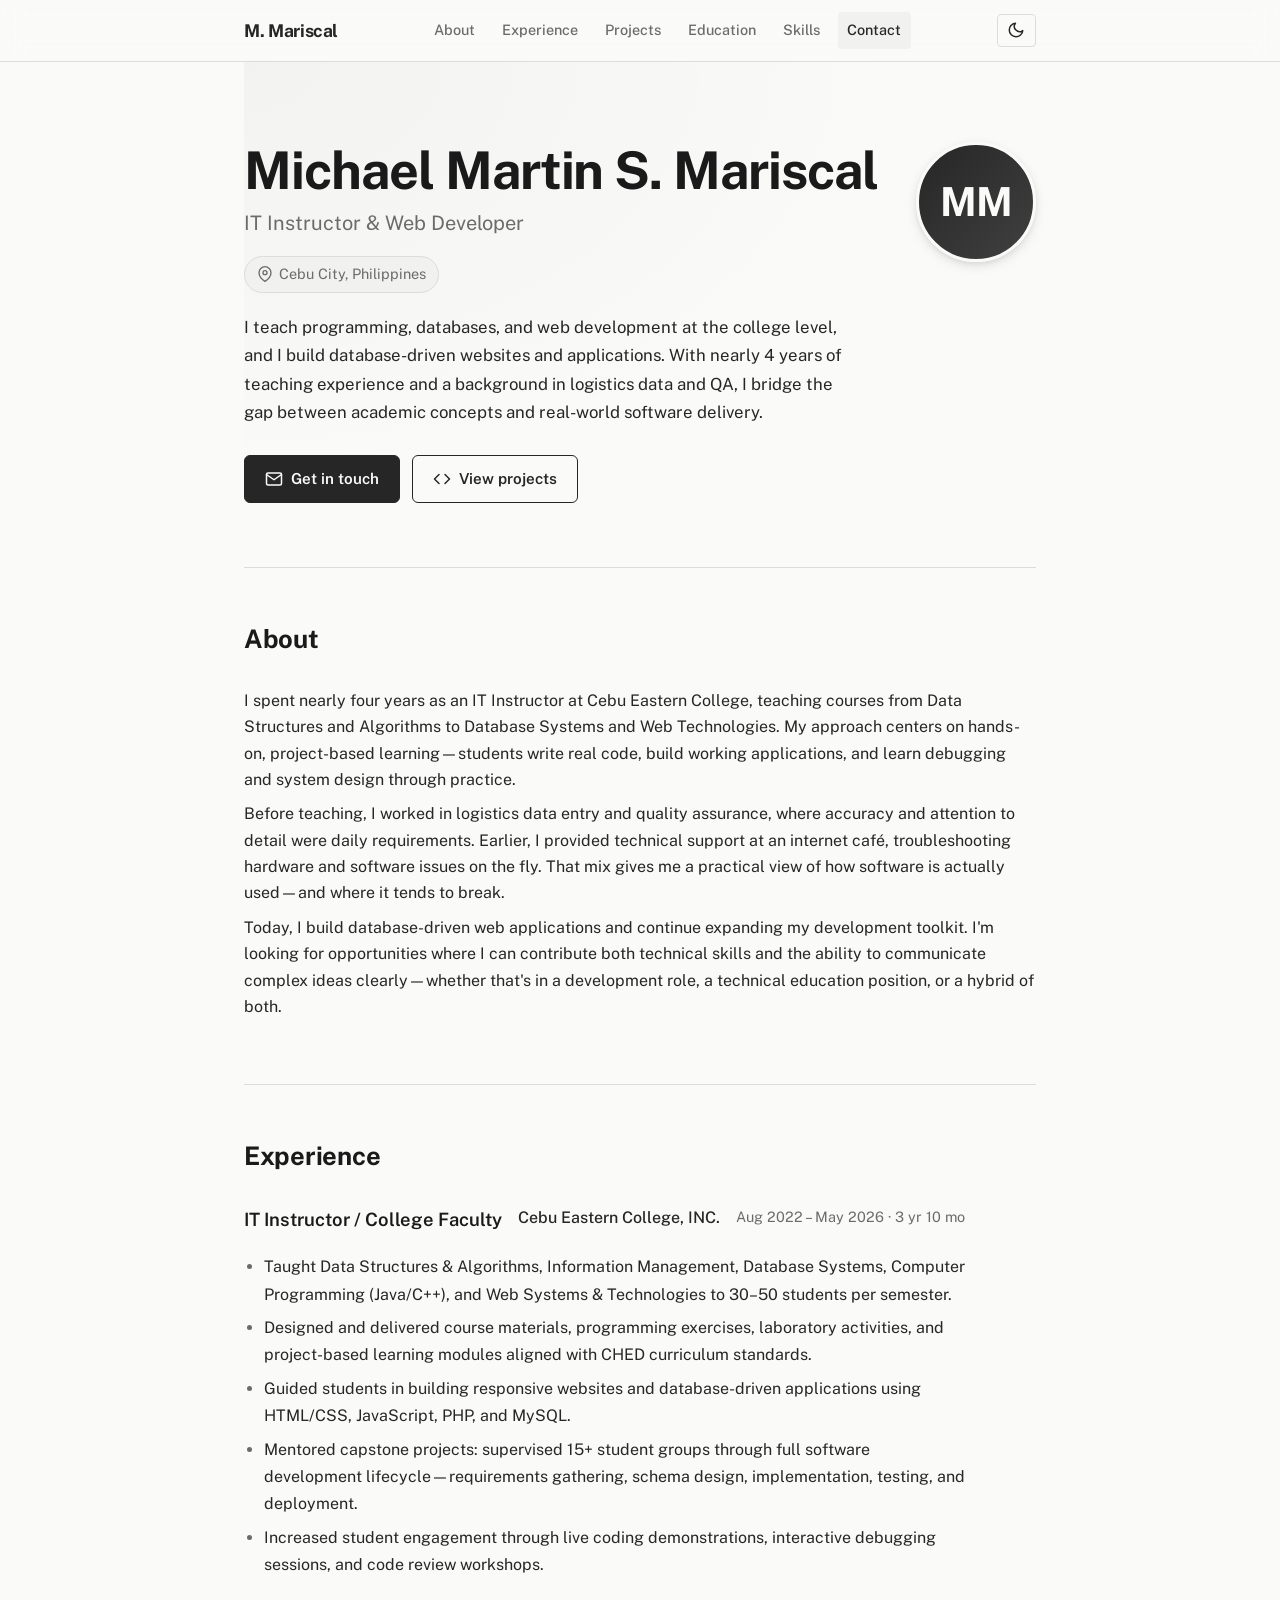
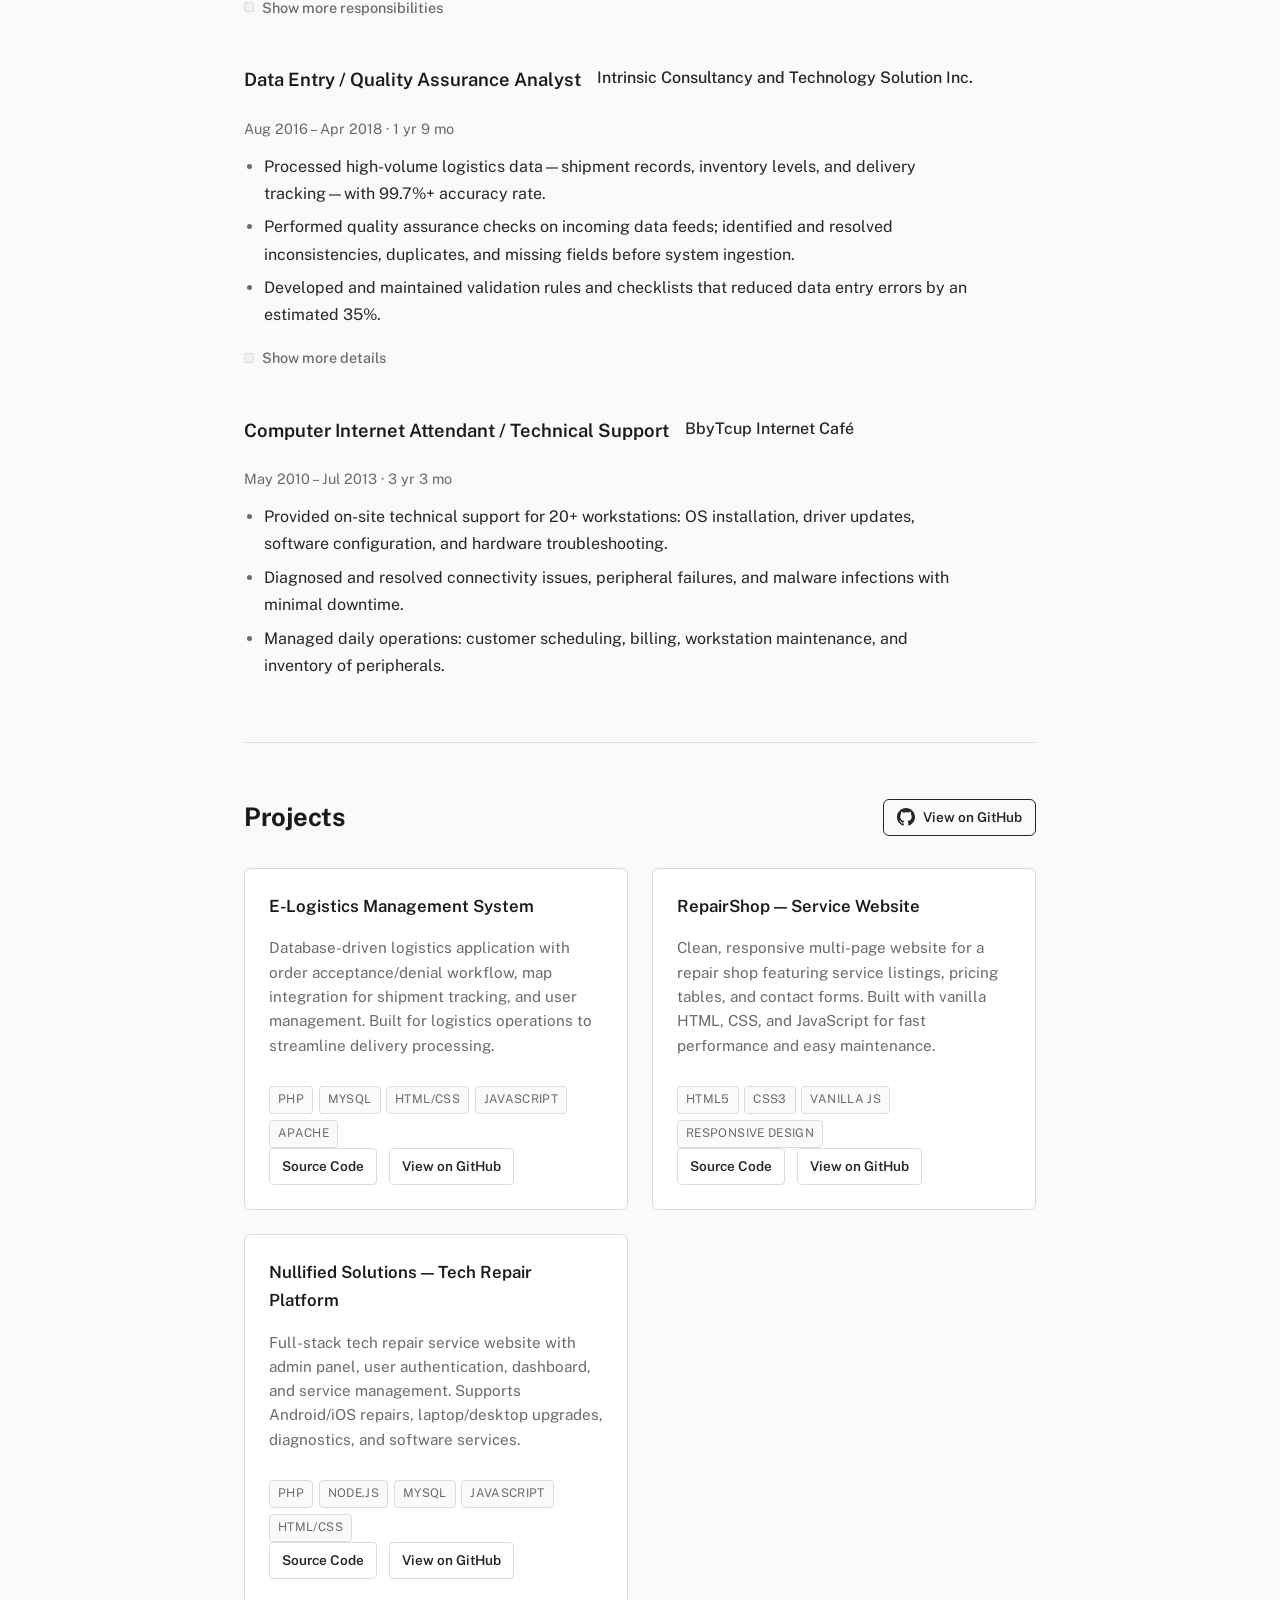
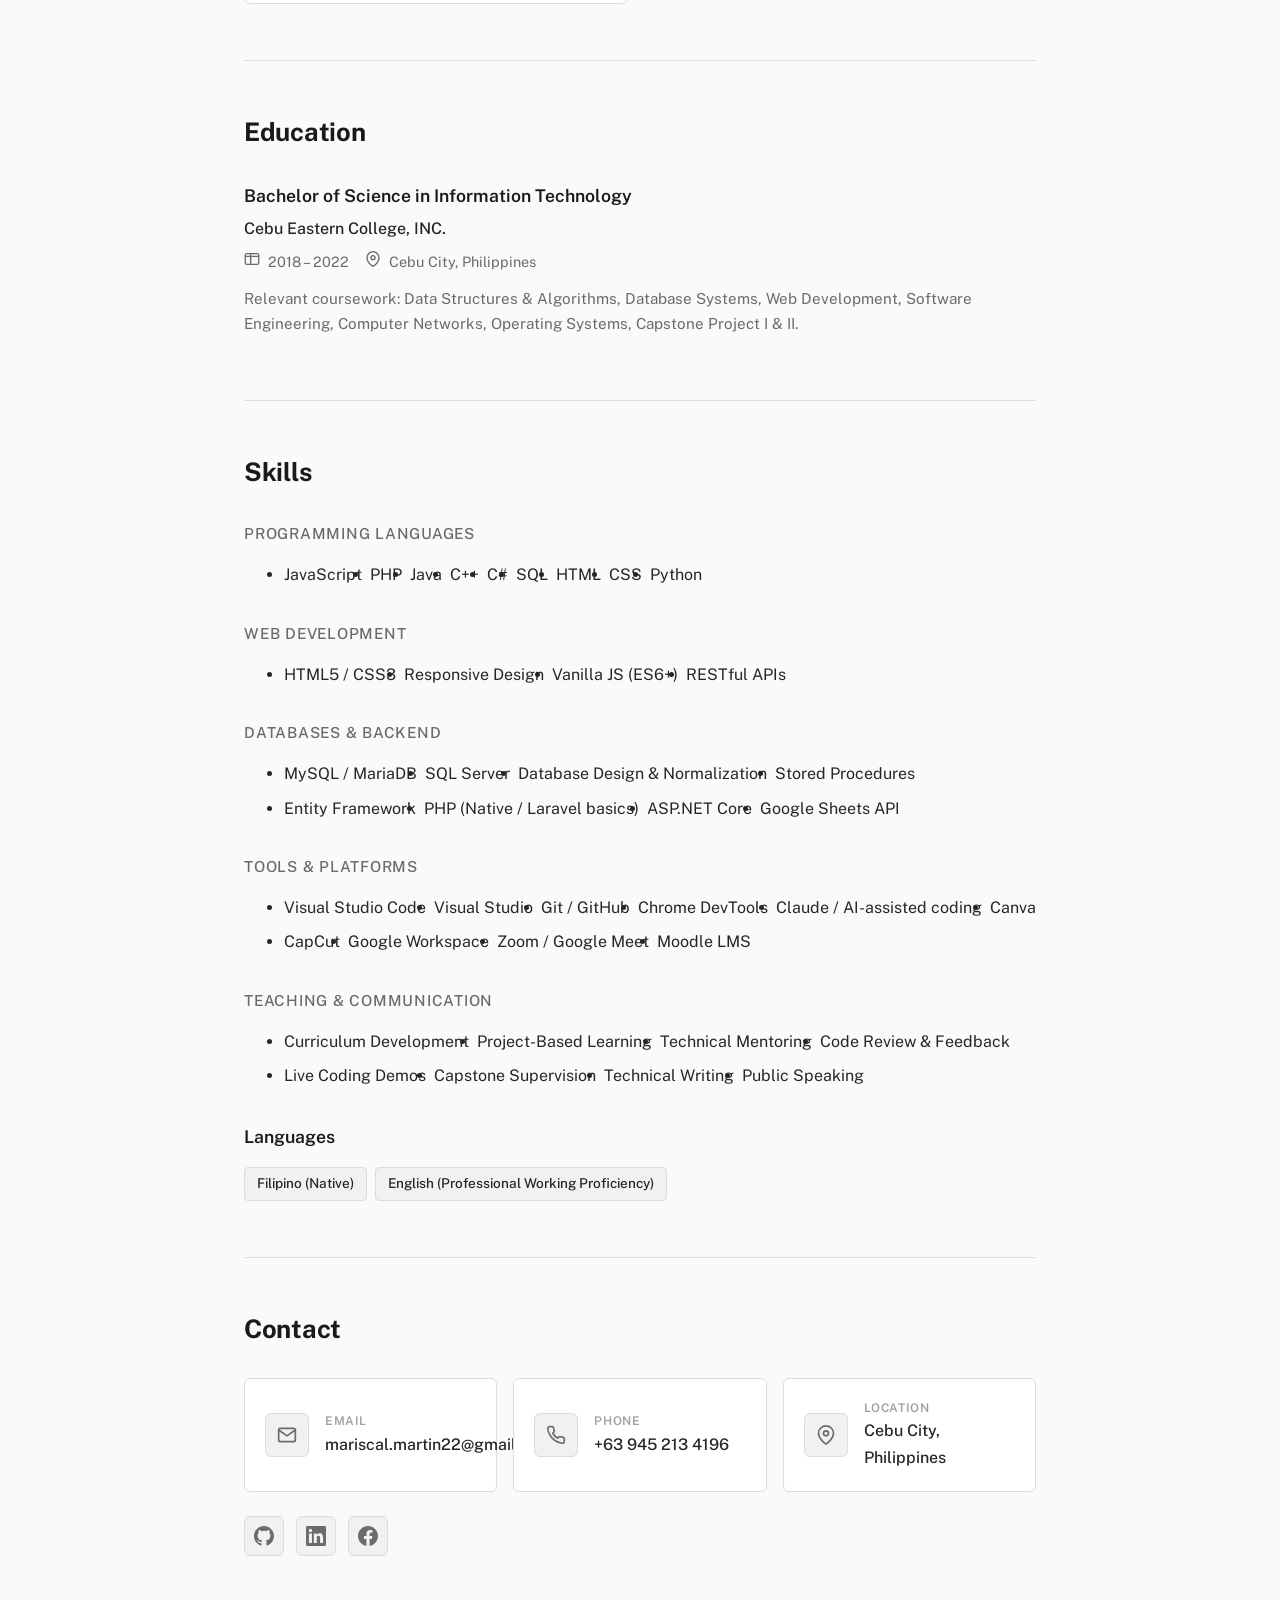
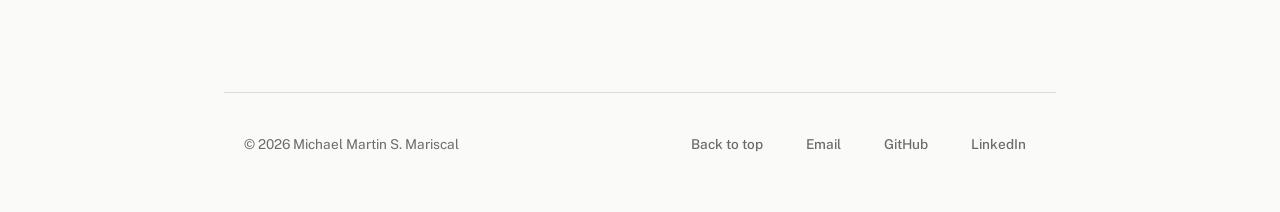
==== index.html @ 8dc7ea57 "Updated portfolio" ====
<!DOCTYPE html>
<html lang="en">
<head>
<meta charset="utf-8">
<meta name="viewport" content="width=device-width, initial-scale=1, viewport-fit=cover">
<meta name="description" content="Michael Martin S. Mariscal — IT Instructor & Web Developer. Building database-driven web applications and teaching programming, databases, and web development in Cebu City, Philippines.">
<meta name="theme-color" content="#262626">
<meta property="og:title" content="Michael Martin S. Mariscal — IT Instructor & Web Developer">
<meta property="og:description" content="Building database-driven web applications and teaching programming, databases, and web development.">
<meta property="og:type" content="website">
<meta property="og:image" content="https://via.placeholder.com/1200x630/262626/e8e8e6?text=Michael+Mariscal+Portfolio">
<title>Michael Martin S. Mariscal — IT Instructor & Web Developer</title>
<link rel="preconnect" href="https://fonts.googleapis.com">
<link rel="preconnect" href="https://fonts.gstatic.com" crossorigin>
<link rel="stylesheet" href="https://fonts.googleapis.com/css2?family=Public+Sans:wght@400;500;600;700&display=swap">
<link rel="stylesheet" href="styles.css">
</head>
<body>
<header class="top" role="banner">
  <div class="bar">
    <a class="brand" href="#top" aria-label="Home">M. Mariscal</a>
    <nav aria-label="Main navigation">
      <a href="#about">About</a>
      <a href="#experience">Experience</a>
      <a href="#projects">Projects</a>
      <a href="#education">Education</a>
      <a href="#skills">Skills</a>
      <a href="#contact">Contact</a>
    </nav>
    <button class="theme-toggle" id="themeToggle" aria-label="Toggle dark mode" type="button">
      <svg class="icon-sun" width="18" height="18" viewBox="0 0 24 24" fill="none" stroke="currentColor" stroke-width="2" stroke-linecap="round" stroke-linejoin="round" aria-hidden="true"><circle cx="12" cy="12" r="5"/><line x1="12" y1="1" x2="12" y2="3"/><line x1="12" y1="21" x2="12" y2="23"/><line x1="4.22" y1="4.22" x2="5.64" y2="5.64"/><line x1="18.36" y1="18.36" x2="19.78" y2="19.78"/><line x1="1" y1="12" x2="3" y2="12"/><line x1="21" y1="12" x2="23" y2="12"/><line x1="4.22" y1="19.78" x2="5.64" y2="18.36"/><line x1="18.36" y1="5.64" x2="19.78" y2="4.22"/></svg>
      <svg class="icon-moon" width="18" height="18" viewBox="0 0 24 24" fill="none" stroke="currentColor" stroke-width="2" stroke-linecap="round" stroke-linejoin="round" aria-hidden="true"><path d="M21 12.79A9 9 0 1 1 11.21 3 7 7 0 0 0 21 12.79z"/></svg>
    </button>
  </div>
</header>

<main id="top" role="main">
  <div class="hero">
    <div class="hero-inner">
      <div class="hero-content">
        <h1>Michael Martin S. Mariscal</h1>
        <p class="role">IT Instructor & Web Developer</p>
        <span class="location-badge" aria-label="Location">
          <svg viewBox="0 0 24 24" fill="none" stroke="currentColor" stroke-width="2" stroke-linecap="round" stroke-linejoin="round" aria-hidden="true"><path d="M21 10c0 7-9 13-9 13s-9-6-9-13a9 9 0 0 1 18 0z"/><circle cx="12" cy="10" r="3"/></svg>
          Cebu City, Philippines
        </span>
        <p class="lead">I teach programming, databases, and web development at the college level, and I build database-driven websites and applications. With nearly 4 years of teaching experience and a background in logistics data and QA, I bridge the gap between academic concepts and real-world software delivery.</p>
        <div class="btns">
          <a class="btn fill" href="#contact">
            <svg viewBox="0 0 24 24" fill="none" stroke="currentColor" stroke-width="2" stroke-linecap="round" stroke-linejoin="round" aria-hidden="true"><path d="M4 4h16c1.1 0 2 .9 2 2v12c0 1.1-.9 2-2 2H4c-1.1 0-2-.9-2-2V6c0-1.1.9-2 2-2z"/><polyline points="22,6 12,13 2,6"/></svg>
            Get in touch
          </a>
          <a class="btn ghost" href="#projects">
            <svg viewBox="0 0 24 24" fill="none" stroke="currentColor" stroke-width="2" stroke-linecap="round" stroke-linejoin="round" aria-hidden="true"><polyline points="16 18 22 12 16 6"/><polyline points="8 18 2 12 8 6"/></svg>
            View projects
          </a>
        </div>
      </div>
      <div class="hero-avatar" aria-hidden="true">MM</div>
    </div>
  </div>

  <section id="about" aria-labelledby="about-heading">
    <div class="section-header">
      <h2 id="about-heading">About</h2>
    </div>
    <p>I spent nearly four years as an IT Instructor at Cebu Eastern College, teaching courses from Data Structures and Algorithms to Database Systems and Web Technologies. My approach centers on hands-on, project-based learning—students write real code, build working applications, and learn debugging and system design through practice.</p>
    <p>Before teaching, I worked in logistics data entry and quality assurance, where accuracy and attention to detail were daily requirements. Earlier, I provided technical support at an internet café, troubleshooting hardware and software issues on the fly. That mix gives me a practical view of how software is actually used—and where it tends to break.</p>
    <p>Today, I build database-driven web applications and continue expanding my development toolkit. I'm looking for opportunities where I can contribute both technical skills and the ability to communicate complex ideas clearly—whether that's in a development role, a technical education position, or a hybrid of both.</p>
  </section>

  <section id="experience" aria-labelledby="experience-heading">
    <div class="section-header">
      <h2 id="experience-heading">Experience</h2>
    </div>

    <article class="job">
      <header class="job-header">
        <h3 class="job-title">IT Instructor / College Faculty</h3>
        <span class="job-company">Cebu Eastern College, INC.</span>
        <span class="job-period">Aug 2022 – May 2026 · 3 yr 10 mo</span>
      </header>
      <ul>
        <li>Taught Data Structures & Algorithms, Information Management, Database Systems, Computer Programming (Java/C++), and Web Systems & Technologies to 30–50 students per semester.</li>
        <li>Designed and delivered course materials, programming exercises, laboratory activities, and project-based learning modules aligned with CHED curriculum standards.</li>
        <li>Guided students in building responsive websites and database-driven applications using HTML/CSS, JavaScript, PHP, and MySQL.</li>
        <li>Mentored capstone projects: supervised 15+ student groups through full software development lifecycle—requirements gathering, schema design, implementation, testing, and deployment.</li>
        <li>Increased student engagement through live coding demonstrations, interactive debugging sessions, and code review workshops.</li>
      </ul>
      <details>
        <summary>Show more responsibilities</summary>
        <ul>
          <li>Evaluated student projects and provided technical feedback to improve code quality, usability, and security practices.</li>
          <li>Introduced version control (Git/GitHub) and modern development workflows into the curriculum.</li>
          <li>Assisted students in developing web applications, inventory systems, and database management systems for local businesses.</li>
          <li>Promoted industry-relevant practices: responsive design, RESTful API concepts, SQL injection prevention, and clean code principles.</li>
          <li>Served as technical adviser for student-led technology organizations and coding competitions.</li>
        </ul>
      </details>
    </article>

    <article class="job">
      <header class="job-header">
        <h3 class="job-title">Data Entry / Quality Assurance Analyst</h3>
        <span class="job-company">Intrinsic Consultancy and Technology Solution Inc.</span>
        <span class="job-period">Aug 2016 – Apr 2018 · 1 yr 9 mo</span>
      </header>
      <ul>
        <li>Processed high-volume logistics data—shipment records, inventory levels, and delivery tracking—with 99.7%+ accuracy rate.</li>
        <li>Performed quality assurance checks on incoming data feeds; identified and resolved inconsistencies, duplicates, and missing fields before system ingestion.</li>
        <li>Developed and maintained validation rules and checklists that reduced data entry errors by an estimated 35%.</li>
      </ul>
      <details>
        <summary>Show more details</summary>
        <ul>
          <li>Maintained accurate documentation of shipping, delivery, and inventory records for audit compliance.</li>
          <li>Coordinated daily with warehouse and operations teams to resolve data discrepancies in real time.</li>
          <li>Generated weekly and monthly performance reports using Excel/Google Sheets (pivot tables, VLOOKUP, conditional formatting) to support logistics planning.</li>
          <li>Ensured timely processing of time-sensitive logistics data to meet strict operational deadlines.</li>
          <li>Maintained confidentiality and data integrity when handling sensitive business and client information.</li>
        </ul>
      </details>
    </article>

    <article class="job">
      <header class="job-header">
        <h3 class="job-title">Computer Internet Attendant / Technical Support</h3>
        <span class="job-company">BbyTcup Internet Café</span>
        <span class="job-period">May 2010 – Jul 2013 · 3 yr 3 mo</span>
      </header>
      <ul>
        <li>Provided on-site technical support for 20+ workstations: OS installation, driver updates, software configuration, and hardware troubleshooting.</li>
        <li>Diagnosed and resolved connectivity issues, peripheral failures, and malware infections with minimal downtime.</li>
        <li>Managed daily operations: customer scheduling, billing, workstation maintenance, and inventory of peripherals.</li>
      </ul>
    </article>
  </section>

  <section id="projects" aria-labelledby="projects-heading">
    <div class="section-header">
      <h2 id="projects-heading">Projects</h2>
      <a class="btn ghost" href="https://github.com/yourusername" target="_blank" rel="noopener" style="font-size:.85rem;padding:.4rem .8rem">
        <svg viewBox="0 0 24 24" fill="currentColor" aria-hidden="true"><path d="M12 0C5.374 0 0 5.373 0 12c0 5.302 3.438 9.8 8.207 11.387.599.111.793-.261.793-.577v-2.234c-3.338.726-4.033-1.416-4.033-1.416-.546-1.387-1.333-1.756-1.333-1.756-1.089-.745.083-.729.083-.729 1.205.084 1.839 1.237 1.839 1.237 1.07 1.834 2.807 1.304 3.492.997.107-.775.418-1.305.762-1.604-2.665-.305-5.467-1.334-5.467-5.931 0-1.311.469-2.381 1.236-3.221-.124-.303-.535-1.524.117-3.176 0 0 1.008-.322 3.301 1.23A11.509 11.509 0 0112 5.803c1.02.005 2.047.138 3.006.404 2.291-1.552 3.297-1.23 3.297-1.23.653 1.653.242 2.874.118 3.176.77.84 1.235 1.911 1.235 3.221 0 4.609-2.807 5.624-5.479 5.921.43.372.823 1.102.823 2.222v3.293c0 .319.192.694.801.576C20.566 21.797 24 17.3 24 12c0-6.627-5.373-12-12-12z"/></svg>
        View on GitHub
      </a>
    </div>

    <div class="projects-grid">
      <article class="project-card">
        <h3>E-Logistics Management System</h3>
        <p>Database-driven logistics application with order acceptance/denial workflow, map integration for shipment tracking, and user management. Built for logistics operations to streamline delivery processing.</p>
        <div class="project-tech">
          <span>PHP</span><span>MySQL</span><span>HTML/CSS</span><span>JavaScript</span><span>Apache</span>
        </div>
        <div class="project-links">
          <a class="project-link" href="https://github.com/michaelmariscal22/e-logistics" target="_blank" rel="noopener">Source Code</a>
          <a class="project-link" href="https://github.com/michaelmariscal22/e-logistics" target="_blank" rel="noopener">View on GitHub</a>
        </div>
      </article>

      <article class="project-card">
        <h3>RepairShop — Service Website</h3>
        <p>Clean, responsive multi-page website for a repair shop featuring service listings, pricing tables, and contact forms. Built with vanilla HTML, CSS, and JavaScript for fast performance and easy maintenance.</p>
        <div class="project-tech">
          <span>HTML5</span><span>CSS3</span><span>Vanilla JS</span><span>Responsive Design</span>
        </div>
        <div class="project-links">
          <a class="project-link" href="https://github.com/michaelmariscal22/repairshop" target="_blank" rel="noopener">Source Code</a>
          <a class="project-link" href="https://github.com/michaelmariscal22/repairshop" target="_blank" rel="noopener">View on GitHub</a>
        </div>
      </article>

      <article class="project-card">
        <h3>Nullified Solutions — Tech Repair Platform</h3>
        <p>Full-stack tech repair service website with admin panel, user authentication, dashboard, and service management. Supports Android/iOS repairs, laptop/desktop upgrades, diagnostics, and software services.</p>
        <div class="project-tech">
          <span>PHP</span><span>Node.js</span><span>MySQL</span><span>JavaScript</span><span>HTML/CSS</span>
        </div>
        <div class="project-links">
          <a class="project-link" href="https://github.com/Jundel-Malazarte/Nullified-Solutions" target="_blank" rel="noopener">Source Code</a>
          <a class="project-link" href="https://github.com/Jundel-Malazarte/Nullified-Solutions" target="_blank" rel="noopener">View on GitHub</a>
        </div>
      </article>
    </div>
  </section>

  <section id="education" aria-labelledby="education-heading">
    <div class="section-header">
      <h2 id="education-heading">Education</h2>
    </div>
    <div class="education-item">
      <h3 class="education-degree">Bachelor of Science in Information Technology</h3>
      <p class="education-school">Cebu Eastern College, INC.</p>
      <p class="education-details">
        <span><svg viewBox="0 0 24 24" fill="none" stroke="currentColor" stroke-width="2" stroke-linecap="round" stroke-linejoin="round" aria-hidden="true"><rect x="2" y="4" width="20" height="16" rx="2"/><path d="M10 4v16"/><path d="M2 8h20"/></svg> 2018 – 2022</span>
        <span><svg viewBox="0 0 24 24" fill="none" stroke="currentColor" stroke-width="2" stroke-linecap="round" stroke-linejoin="round" aria-hidden="true"><path d="M21 10c0 7-9 13-9 13s-9-6-9-13a9 9 0 0 1 18 0z"/><circle cx="12" cy="10" r="3"/></svg> Cebu City, Philippines</span>
      </p>
      <p style="margin-top:.75rem;color:var(--muted);font-size:.95rem">Relevant coursework: Data Structures & Algorithms, Database Systems, Web Development, Software Engineering, Computer Networks, Operating Systems, Capstone Project I & II.</p>
    </div>
  </section>

  <section id="skills" aria-labelledby="skills-heading">
    <div class="section-header">
      <h2 id="skills-heading">Skills</h2>
    </div>

    <div class="group skill-category">
      <h4>Programming Languages</h4>
      <ul class="skill-tags">
        <li class="primary">JavaScript</li>
        <li class="primary">PHP</li>
        <li>Java</li>
        <li>C++</li>
        <li>C#</li>
        <li>SQL</li>
        <li>HTML</li>
        <li>CSS</li>
        <li>Python</li>
      </ul>
    </div>

    <div class="group skill-category">
      <h4>Web Development</h4>
      <ul class="skill-tags">
        <li class="primary">HTML5 / CSS3</li>
        <li class="primary">Responsive Design</li>
        <li>Vanilla JS (ES6+)</li>
        <li>RESTful APIs</li>
      </ul>
    </div>

    <div class="group skill-category">
      <h4>Databases & Backend</h4>
      <ul class="skill-tags">
        <li class="primary">MySQL / MariaDB</li>
        <li>SQL Server</li>
        <li>Database Design & Normalization</li>
        <li>Stored Procedures</li>
        <li>Entity Framework</li>
        <li>PHP (Native / Laravel basics)</li>
        <li>ASP.NET Core</li>
        <li>Google Sheets API</li>
      </ul>
    </div>

    <div class="group skill-category">
      <h4>Tools & Platforms</h4>
      <ul class="skill-tags">
        <li>Visual Studio Code</li>
        <li>Visual Studio</li>
        <li>Git / GitHub</li>
        <li>Chrome DevTools</li>
        <li>Claude / AI-assisted coding</li>
        <li>Canva</li>
        <li>CapCut</li>
        <li>Google Workspace</li>
        <li>Zoom / Google Meet</li>
        <li>Moodle LMS</li>
      </ul>
    </div>

    <div class="group skill-category">
      <h4>Teaching & Communication</h4>
      <ul class="skill-tags">
        <li class="primary">Curriculum Development</li>
        <li class="primary">Project-Based Learning</li>
        <li>Technical Mentoring</li>
        <li>Code Review & Feedback</li>
        <li>Live Coding Demos</li>
        <li>Capstone Supervision</li>
        <li>Technical Writing</li>
        <li>Public Speaking</li>
      </ul>
    </div>

    <div class="group">
      <h3>Languages</h3>
      <ul class="tags">
        <li>Filipino (Native)</li>
        <li>English (Professional Working Proficiency)</li>
      </ul>
    </div>
  </section>

  <section id="contact" aria-labelledby="contact-heading">
    <div class="section-header">
      <h2 id="contact-heading">Contact</h2>
    </div>
    <div class="contact-grid">
      <a class="contact-card" href="mailto:mariscal.martin22@gmail.com" target="_blank" rel="noopener">
        <div class="contact-icon" aria-hidden="true">
          <svg viewBox="0 0 24 24" fill="none" stroke="currentColor" stroke-width="2" stroke-linecap="round" stroke-linejoin="round"><path d="M4 4h16c1.1 0 2 .9 2 2v12c0 1.1-.9 2-2 2H4c-1.1 0-2-.9-2-2V6c0-1.1.9-2 2-2z"/><polyline points="22,6 12,13 2,6"/></svg>
        </div>
        <div class="contact-info">
          <span class="contact-label">Email</span>
          <span class="contact-value">mariscal.martin22@gmail.com</span>
        </div>
      </a>
      <a class="contact-card" href="tel:+639452134196" target="_blank" rel="noopener">
        <div class="contact-icon" aria-hidden="true">
          <svg viewBox="0 0 24 24" fill="none" stroke="currentColor" stroke-width="2" stroke-linecap="round" stroke-linejoin="round"><path d="M22 16.92v3a2 2 0 0 1-2.18 2 19.79 19.79 0 0 1-8.63-3.07 19.5 19.5 0 0 1-6-6 19.79 19.79 0 0 1-3.07-8.67A2 2 0 0 1 4.11 2h3a2 2 0 0 1 2 1.72 12.84 12.84 0 0 0 .7 2.81 2 2 0 0 1-.45 2.11L8.09 9.91a16 16 0 0 0 6 6l1.27-1.27a2 2 0 0 1 2.11-.45 12.84 12.84 0 0 0 2.81.7A2 2 0 0 1 22 16.92z"/></svg>
        </div>
        <div class="contact-info">
          <span class="contact-label">Phone</span>
          <span class="contact-value">+63 945 213 4196</span>
        </div>
      </a>
      <a class="contact-card" href="https://maps.app.goo.gl/" target="_blank" rel="noopener">
        <div class="contact-icon" aria-hidden="true">
          <svg viewBox="0 0 24 24" fill="none" stroke="currentColor" stroke-width="2" stroke-linecap="round" stroke-linejoin="round"><path d="M21 10c0 7-9 13-9 13s-9-6-9-13a9 9 0 0 1 18 0z"/><circle cx="12" cy="10" r="3"/></svg>
        </div>
        <div class="contact-info">
          <span class="contact-label">Location</span>
          <span class="contact-value">Cebu City, Philippines</span>
        </div>
      </a>
    </div>
    <div class="social-links" role="list" aria-label="Professional profiles">
      <a class="social-link" href="https://github.com/yourusername" target="_blank" rel="noopener" aria-label="GitHub">
        <svg viewBox="0 0 24 24" fill="currentColor" aria-hidden="true"><path d="M12 0C5.374 0 0 5.373 0 12c0 5.302 3.438 9.8 8.207 11.387.599.111.793-.261.793-.577v-2.234c-3.338.726-4.033-1.416-4.033-1.416-.546-1.387-1.333-1.756-1.333-1.756-1.089-.745.083-.729.083-.729 1.205.084 1.839 1.237 1.839 1.237 1.07 1.834 2.807 1.304 3.492.997.107-.775.418-1.305.762-1.604-2.665-.305-5.467-1.334-5.467-5.931 0-1.311.469-2.381 1.236-3.221-.124-.303-.535-1.524.117-3.176 0 0 1.008-.322 3.301 1.23A11.509 11.509 0 0112 5.803c1.02.005 2.047.138 3.006.404 2.291-1.552 3.297-1.23 3.297-1.23.653 1.653.242 2.874.118 3.176.77.84 1.235 1.911 1.235 3.221 0 4.609-2.807 5.624-5.479 5.921.43.372.823 1.102.823 2.222v3.293c0 .319.192.694.801.576C20.566 21.797 24 17.3 24 12c0-6.627-5.373-12-12-12z"/></svg>
      </a>
      <a class="social-link" href="https://linkedin.com/in/yourusername" target="_blank" rel="noopener" aria-label="LinkedIn">
        <svg viewBox="0 0 24 24" fill="currentColor" aria-hidden="true"><path d="M20.447 20.452h-3.554v-5.569c0-1.328-.027-3.037-1.852-3.037-1.853 0-2.136 1.445-2.136 2.939v5.667H9.351V9h3.414v1.561h.046c.477-.9 1.637-1.85 3.37-1.85 3.601 0 4.267 2.37 4.267 5.455v6.286zM5.337 7.433a2.062 2.062 0 0 1-2.063-2.065 2.064 2.064 0 1 1 2.063 2.065zm1.782 13.019H3.555V9h3.564v11.452zM22.225 0H1.771C.792 0 0 .774 0 1.729v20.542C0 23.227.792 24 1.771 24h20.451C23.2 24 24 23.227 24 22.271V1.729C24 .774 23.2 0 22.222 0h.003z"/></svg>
      </a>
      <a class="social-link" href="https://facebook.com/yourusername" target="_blank" rel="noopener" aria-label="Facebook">
        <svg viewBox="0 0 24 24" fill="currentColor" aria-hidden="true"><path d="M24 12.073c0-6.627-5.373-12-12-12S0 5.446 0 12.073c0 5.99 4.388 10.954 10.125 11.854v-8.385H7.078v-3.47h3.047V9.43c0-3.007 1.792-4.669 4.533-4.669 1.312 0 2.686.235 2.686.235v2.953H15.83c-1.491 0-1.956.925-1.956 1.874v2.25h3.328l-.532 3.47h-2.796v8.385C19.612 23.027 24 18.062 24 12.073z"/></svg>
      </a>
    </div>
  </section>
</main>

<footer role="contentinfo">
  <p>&copy; <span id="year"></span> Michael Martin S. Mariscal</p>
  <nav class="footer-links" aria-label="Footer navigation">
    <a href="#top">Back to top</a>
    <a href="mailto:mariscal.martin22@gmail.com">Email</a>
    <a href="https://github.com/yourusername" target="_blank" rel="noopener">GitHub</a>
    <a href="https://linkedin.com/in/yourusername" target="_blank" rel="noopener">LinkedIn</a>
  </nav>
</footer>

<script src="scripts.js"></script>
</body>
</html>
---- styles.css ----
/* ========================================
   Michael Mariscal — Portfolio Styles
   ======================================== */

/* --- CSS Custom Properties (Design Tokens) --- */
:root{
  --bg:#fafaf9;
  --surface:#f1f1ef;
  --surface-elevated:#ffffff;
  --text:#262626;
  --text-strong:#1a1a1a;
  --muted:#6b6b6b;
  --muted-light:#a0a09c;
  --line:#dcdcd8;
  --focus:#262626;
  --accent:#262626;
  --accent-hover:#404040;
  --radius:6px;
  --radius-sm:4px;
  --shadow:0 1px 3px rgba(0,0,0,.08), 0 1px 2px rgba(0,0,0,.06);
  --shadow-md:0 4px 12px rgba(0,0,0,.1), 0 2px 4px rgba(0,0,0,.06);
  --transition:160ms ease;
  box-sizing:border-box;
  padding-top:env(safe-area-inset-top,0px);
  padding-bottom:env(safe-area-inset-bottom,0px)
}

/* Dark mode (system preference) */
@media (prefers-color-scheme:dark){
  :root:not([data-theme="light"]){
    --bg:#181817;
    --surface:#1f1f1e;
    --surface-elevated:#262625;
    --text:#e8e8e6;
    --text-strong:#fafaf9;
    --muted:#a0a09c;
    --muted-light:#787874;
    --line:#3a3a38;
    --focus:#e8e8e6;
    --accent:#e8e8e6;
    --accent-hover:#fafaf9;
    --shadow:0 1px 3px rgba(0,0,0,.3), 0 1px 2px rgba(0,0,0,.2);
    --shadow-md:0 4px 12px rgba(0,0,0,.4), 0 2px 4px rgba(0,0,0,.3)
  }
}

/* Dark mode (explicit toggle) */
:root[data-theme="light"]{
  --bg:#fafaf9;
  --surface:#f1f1ef;
  --surface-elevated:#ffffff;
  --text:#262626;
  --text-strong:#1a1a1a;
  --muted:#6b6b6b;
  --muted-light:#a0a09c;
  --line:#dcdcd8;
  --focus:#262626;
  --accent:#262626;
  --accent-hover:#404040;
  --shadow:0 1px 3px rgba(0,0,0,.08),0 1px 2px rgba(0,0,0,.06);
  --shadow-md:0 4px 12px rgba(0,0,0,.1),0 2px 4px rgba(0,0,0,.06)
}

/* --- Reset & Base --- */
html{
  scroll-behavior:smooth;
  scroll-padding-top:calc(env(safe-area-inset-top,0px) + 4.5rem)
}

*,*::before,*::after{
  box-sizing:border-box
}

body{
  margin:0;
  background:var(--bg);
  color:var(--text);
  font:400 1rem/1.65 "Public Sans",system-ui,-apple-system,"Segoe UI",Roboto,sans-serif;
  -webkit-font-smoothing:antialiased;
  -moz-osx-font-smoothing:grayscale
}

img{
  max-width:100%;
  height:auto;
  display:block
}

a{
  color:inherit;
  text-underline-offset:3px;
  transition:color var(--transition)
}

a:hover{
  color:var(--accent)
}

/* Focus visible for accessibility */
a:focus-visible,
button:focus-visible,
summary:focus-visible{
  outline:2px solid var(--focus);
  outline-offset:3px;
  border-radius:2px
}

.visually-hidden{
  position:absolute;
  width:1px;
  height:1px;
  padding:0;
  margin:-1px;
  overflow:hidden;
  clip:rect(0,0,0,0);
  white-space:nowrap;
  border:0
}

/* --- Header / Navigation --- */
header.top{
  position:sticky;
  top:env(safe-area-inset-top,0px);
  z-index:50;
  background:var(--bg);
  border-bottom:1px solid var(--line);
  backdrop-filter:saturate(180%) blur(12px);
  background:rgba(var(--bg-rgb),.9)
}

.bar{
  max-width:52rem;
  margin:0 auto;
  padding:.75rem 1.25rem;
  display:flex;
  gap:1rem;
  align-items:center;
  justify-content:space-between;
  flex-wrap:wrap
}

.brand{
  font-weight:700;
  text-decoration:none;
  font-size:1.1rem;
  letter-spacing:-.02em
}

nav{
  display:flex;
  gap:.5rem;
  flex-wrap:wrap
}

nav a{
  color:var(--muted);
  text-decoration:none;
  font-size:.9rem;
  font-weight:500;
  padding:.4rem .6rem;
  border-radius:var(--radius-sm);
  border-bottom:none;
  transition:color var(--transition),background var(--transition)
}

nav a:hover,
nav a.on{
  color:var(--text);
  background:var(--surface)
}

/* Theme toggle button */
.theme-toggle{
  background:none;
  border:1px solid var(--line);
  color:var(--text);
  padding:.4rem .6rem;
  border-radius:var(--radius-sm);
  cursor:pointer;
  font-size:.9rem;
  display:flex;
  align-items:center;
  gap:.4rem;
  transition:background var(--transition),border-color var(--transition)
}

.theme-toggle:hover{
  background:var(--surface);
  border-color:var(--muted)
}

.theme-toggle svg{
  width:18px;
  height:18px;
  flex-shrink:0
}

.theme-toggle .icon-sun{
  display:none
}

:root[data-theme="dark"] .theme-toggle .icon-sun{
  display:block
}

:root[data-theme="dark"] .theme-toggle .icon-moon{
  display:none
}

/* --- Main Layout --- */
main{
  max-width:52rem;
  margin:0 auto;
  padding:0 1.25rem 5rem
}

/* --- Hero Section --- */
.hero{
  padding:5rem 0 4rem;
  border-bottom:1px solid var(--line);
  position:relative
}

.hero::before{
  content:"";
  position:absolute;
  inset:0;
  background:radial-gradient(ellipse at 0% 0%,rgba(0,0,0,.03) 0%,transparent 60%);
  pointer-events:none
}

@media (prefers-color-scheme:dark){
  .hero::before{
    background:radial-gradient(ellipse at 0% 0%,rgba(255,255,255,.03) 0%,transparent 60%)
  }
}

.hero-inner{
  position:relative;
  display:flex;
  gap:2rem;
  align-items:flex-start;
  flex-wrap:wrap
}

.hero-content{
  flex:1;
  min-width:0
}

.hero-avatar{
  flex-shrink:0;
  width:120px;
  height:120px;
  border-radius:50%;
  background:linear-gradient(135deg,var(--accent),var(--accent-hover));
  display:flex;
  align-items:center;
  justify-content:center;
  color:var(--bg);
  font-weight:700;
  font-size:2.5rem;
  letter-spacing:-.02em;
  box-shadow:var(--shadow-md);
  border:3px solid var(--bg)
}

h1{
  font-size:clamp(2.25rem,6vw,3.25rem);
  line-height:1.1;
  margin:0 0 .5rem;
  font-weight:700;
  letter-spacing:-.02em;
  color:var(--text-strong)
}

.role{
  font-size:clamp(1.1rem,2.5vw,1.25rem);
  color:var(--muted);
  margin:0 0 1rem;
  font-weight:400
}

.location-badge{
  display:inline-flex;
  align-items:center;
  gap:.4rem;
  color:var(--muted);
  font-size:.9rem;
  margin-bottom:1.25rem;
  padding:.35rem .75rem;
  background:var(--surface);
  border:1px solid var(--line);
  border-radius:999px
}

.location-badge svg{
  width:16px;
  height:16px;
  flex-shrink:0
}

.hero p.lead{
  max-width:38rem;
  margin:0 0 1.75rem;
  font-size:1.05rem;
  line-height:1.7;
  color:var(--text)
}

/* Buttons */
.btns{
  display:flex;
  gap:.75rem;
  flex-wrap:wrap
}

.btn{
  display:inline-flex;
  align-items:center;
  gap:.5rem;
  padding:.65rem 1.25rem;
  border:1px solid var(--text);
  border-radius:var(--radius);
  text-decoration:none;
  font-weight:600;
  font-size:.95rem;
  transition:background var(--transition),color var(--transition),border-color var(--transition),transform var(--transition),box-shadow var(--transition)
}

.btn.fill{
  background:var(--text);
  color:var(--bg);
  border-color:var(--text)
}

.btn.fill:hover{
  background:var(--text-strong);
  border-color:var(--text-strong);
  transform:translateY(-1px);
  box-shadow:var(--shadow-md)
}

.btn.ghost{
  background:transparent;
  color:var(--text)
}

.btn.ghost:hover{
  background:var(--surface);
  transform:translateY(-1px);
  box-shadow:var(--shadow-md)
}

.btn:focus-visible{
  outline-offset:3px
}

.btn svg{
  width:18px;
  height:18px;
  flex-shrink:0
}

/* --- Sections --- */
section{
  padding:3.5rem 0;
  border-bottom:1px solid var(--line)
}

section:last-of-type{
  border-bottom:0
}

.section-header{
  display:flex;
  align-items:baseline;
  justify-content:space-between;
  gap:1rem;
  flex-wrap:wrap;
  margin-bottom:2rem
}

h2{
  font-size:1.6rem;
  line-height:1.25;
  margin:0;
  font-weight:700;
  letter-spacing:-.01em;
  color:var(--text-strong)
}

h3{
  font-size:1.1rem;
  margin:0 0 .35rem;
  font-weight:600;
  color:var(--text-strong)
}

h4{
  font-size:.95rem;
  margin:0 0 .25rem;
  font-weight:500;
  color:var(--muted);
  text-transform:uppercase;
  letter-spacing:.05em
}

p{
  margin:.5rem 0
}

/* Meta info (dates, locations, etc.) */
.meta{
  color:var(--muted);
  font-size:.9rem;
  margin:.15rem 0 .75rem;
  display:flex;
  gap:1rem;
  flex-wrap:wrap;
  align-items:center
}

.meta-item{
  display:flex;
  align-items:center;
  gap:.35rem
}

.meta-item svg{
  width:14px;
  height:14px;
  flex-shrink:0;
  opacity:.7
}

/* --- Experience / Jobs --- */
.job{
  margin-bottom:2.5rem
}

.job:last-child{
  margin-bottom:0
}

.job-header{
  display:flex;
  gap:1rem;
  flex-wrap:wrap;
  align-items:flex-start;
  margin-bottom:.75rem
}

.job-title{
  font-size:1.15rem;
  font-weight:600;
  color:var(--text-strong)
}

.job-company{
  color:var(--accent);
  font-weight:500
}

.job-period{
  color:var(--muted);
  font-size:.9rem;
  white-space:nowrap
}

.job ul{
  margin:.5rem 0 0;
  padding-left:1.25rem;
  line-height:1.7
}

.job li{
  margin-bottom:.4rem;
  max-width:44rem;
  position:relative
}

.job li::marker{
  color:var(--muted)
}

/* Collapsible details */
details{
  margin-top:.75rem
}

summary{
  cursor:pointer;
  color:var(--muted);
  font-size:.9rem;
  font-weight:500;
  padding:.35rem 0;
  list-style:none;
  display:flex;
  align-items:center;
  gap:.5rem;
  transition:color var(--transition)
}

summary::-webkit-details-marker{
  display:none
}

summary::before{
  content:"";
  width:10px;
  height:10px;
  border:1px solid var(--line);
  border-radius:2px;
  background:var(--surface);
  display:inline-block;
  flex-shrink:0;
  transition:transform var(--transition),border-color var(--transition),background var(--transition)
}

details[open] summary::before{
  transform:rotate(45deg);
  border-color:var(--accent);
  background:var(--accent)
}

summary:hover{
  color:var(--text)
}

details>ul{
  margin-top:.5rem;
  padding-left:1.25rem
}

details>ul li{
  font-size:.95rem;
  color:var(--muted)
}

/* --- Tags / Skills --- */
.tags{
  list-style:none;
  margin:0;
  padding:0;
  display:flex;
  flex-wrap:wrap;
  gap:.5rem
}

.tags li{
  background:var(--surface);
  border:1px solid var(--line);
  border-radius:var(--radius-sm);
  padding:.3rem .75rem;
  font-size:.85rem;
  font-weight:500;
  color:var(--text);
  transition:border-color var(--transition),background var(--transition),transform var(--transition)
}

.tags li:hover{
  border-color:var(--accent);
  transform:translateY(-1px);
  box-shadow:var(--shadow)
}

.tags li.primary{
  background:var(--accent);
  color:var(--bg);
  border-color:var(--accent)
}

.tags li.primary:hover{
  background:var(--accent-hover);
  border-color:var(--accent-hover);
  color:var(--bg)
}

.group+.group{
  margin-top:2rem
}

.group h3{
  margin-bottom:1rem
}

.group p{
  color:var(--muted);
  margin-bottom:1rem
}

/* Skill categories */
.skill-category{
  margin-bottom:1.5rem
}

.skill-category:last-child{
  margin-bottom:0
}

.skill-category h4{
  margin-bottom:.6rem
}

.skill-tags{
  display:flex;
  flex-wrap:wrap;
  gap:.5rem
}

/* --- Projects Grid --- */
.projects-grid{
  display:grid;
  grid-template-columns:repeat(auto-fill,minmax(280px,1fr));
  gap:1.5rem
}

.project-card{
  background:var(--surface-elevated);
  border:1px solid var(--line);
  border-radius:var(--radius);
  padding:1.5rem;
  transition:border-color var(--transition),box-shadow var(--transition),transform var(--transition);
  display:flex;
  flex-direction:column
}

.project-card:hover{
  border-color:var(--muted);
  box-shadow:var(--shadow-md);
  transform:translateY(-2px)
}

.project-card h3{
  font-size:1.05rem;
  margin-bottom:.5rem
}

.project-card p{
  color:var(--muted);
  font-size:.95rem;
  line-height:1.6;
  flex:1;
  margin-bottom:1rem
}

.project-links{
  display:flex;
  gap:.75rem;
  flex-wrap:wrap;
  margin-top:auto
}

.project-link{
  font-size:.85rem;
  font-weight:600;
  text-decoration:none;
  padding:.4rem .75rem;
  border:1px solid var(--line);
  border-radius:var(--radius-sm);
  transition:background var(--transition),border-color var(--transition),color var(--transition)
}

.project-link:hover{
  background:var(--surface);
  border-color:var(--accent);
  color:var(--accent)
}

.project-tech{
  display:flex;
  flex-wrap:wrap;
  gap:.35rem;
  margin-top:.75rem
}

.project-tech span{
  font-size:.75rem;
  background:var(--bg);
  border:1px solid var(--line);
  border-radius:var(--radius-sm);
  padding:.2rem .5rem;
  color:var(--muted);
  text-transform:uppercase;
  letter-spacing:.03em
}

/* --- Education --- */
.education-item{
  margin-bottom:1.5rem
}

.education-item:last-child{
  margin-bottom:0
}

.education-degree{
  font-weight:600;
  color:var(--text-strong)
}

.education-school{
  color:var(--accent);
  font-weight:500;
  margin-top:.15rem
}

.education-details{
  color:var(--muted);
  font-size:.9rem;
  margin-top:.25rem;
  display:flex;
  gap:1rem;
  flex-wrap:wrap
}

.education-details svg{
  width:16px;
  height:16px;
  flex-shrink:0;
  margin-right:.25rem
}

/* --- Contact --- */
.contact-grid{
  display:grid;
  grid-template-columns:repeat(auto-fit,minmax(220px,1fr));
  gap:1rem
}

.contact-card{
  background:var(--surface-elevated);
  border:1px solid var(--line);
  border-radius:var(--radius);
  padding:1.25rem;
  text-decoration:none;
  transition:border-color var(--transition),box-shadow var(--transition),transform var(--transition);
  display:flex;
  align-items:center;
  gap:1rem
}

.contact-card:hover{
  border-color:var(--muted);
  box-shadow:var(--shadow-md);
  transform:translateY(-2px);
  color:var(--text)
}

.contact-icon{
  width:44px;
  height:44px;
  border-radius:var(--radius);
  background:var(--surface);
  border:1px solid var(--line);
  display:flex;
  align-items:center;
  justify-content:center;
  flex-shrink:0;
  transition:background var(--transition),border-color var(--transition)
}

.contact-card:hover .contact-icon{
  background:var(--accent);
  border-color:var(--accent)
}

.contact-icon svg{
  width:20px;
  height:20px;
  color:var(--muted);
  transition:color var(--transition)
}

.contact-card:hover .contact-icon svg{
  color:var(--bg)
}

.contact-info{
  display:flex;
  flex-direction:column
}

.contact-label{
  font-size:.75rem;
  text-transform:uppercase;
  letter-spacing:.05em;
  color:var(--muted-light);
  font-weight:600
}

.contact-value{
  font-weight:500;
  color:var(--text)
}

/* Social links */
.social-links{
  display:flex;
  gap:.75rem;
  flex-wrap:wrap;
  margin-top:1.5rem
}

.social-link{
  width:40px;
  height:40px;
  border-radius:var(--radius);
  background:var(--surface);
  border:1px solid var(--line);
  display:flex;
  align-items:center;
  justify-content:center;
  text-decoration:none;
  transition:background var(--transition),border-color var(--transition),transform var(--transition),box-shadow var(--transition)
}

.social-link:hover{
  background:var(--accent);
  border-color:var(--accent);
  transform:translateY(-2px);
  box-shadow:var(--shadow-md)
}

.social-link svg{
  width:20px;
  height:20px;
  color:var(--muted);
  transition:color var(--transition)
}

.social-link:hover svg{
  color:var(--bg)
}

/* --- Footer --- */
footer{
  max-width:52rem;
  margin:0 auto;
  padding:2rem 1.25rem 3rem;
  color:var(--muted);
  font-size:.85rem;
  border-top:1px solid var(--line);
  display:flex;
  gap:1rem;
  flex-wrap:wrap;
  align-items:center;
  justify-content:space-between
}

.footer-links{
  display:flex;
  gap:1.5rem
}

.footer-links a{
  color:var(--muted);
  text-decoration:none;
  font-size:.85rem;
  transition:color var(--transition)
}

.footer-links a:hover{
  color:var(--text)
}

/* --- Responsive --- */
@media (max-width:48rem){
  .hero-inner{
    flex-direction:column;
    align-items:center;
    text-align:center
  }

  .hero-avatar{
    width:100px;
    height:100px;
    font-size:2rem
  }

  .btns{
    justify-content:center
  }

  .job-header{
    flex-direction:column;
    gap:.25rem
  }

  .contact-grid{
    grid-template-columns:1fr
  }

  footer{
    flex-direction:column;
    text-align:center;
    gap:.75rem
  }
}

@media (max-width:30rem){
  .meta{
    flex-direction:column;
    align-items:flex-start;
    gap:.35rem
  }

  .education-details{
    flex-direction:column;
    gap:.25rem
  }
}

/* --- Reduced Motion --- */
@media (prefers-reduced-motion:reduce){
  html{
    scroll-behavior:auto
  }

  *,*::before,*::after{
    animation:none !important;
    transition:none !important
  }
}

/* --- Print Styles --- */
@media print{
  header.top,
  .btns,
  .theme-toggle,
  .social-links,
  .footer-links,
  details summary,
  .project-links{
    display:none
  }

  details{
    display:block
  }

  details>*{
    display:block
  }

  .hero{
    padding:2rem 0
  }

  section{
    padding:1.5rem 0
  }

  body{
    font-size:11pt;
    line-height:1.5
  }

  .project-card{
    break-inside:avoid;
    box-shadow:none;
    border:1px solid #ccc
  }
}
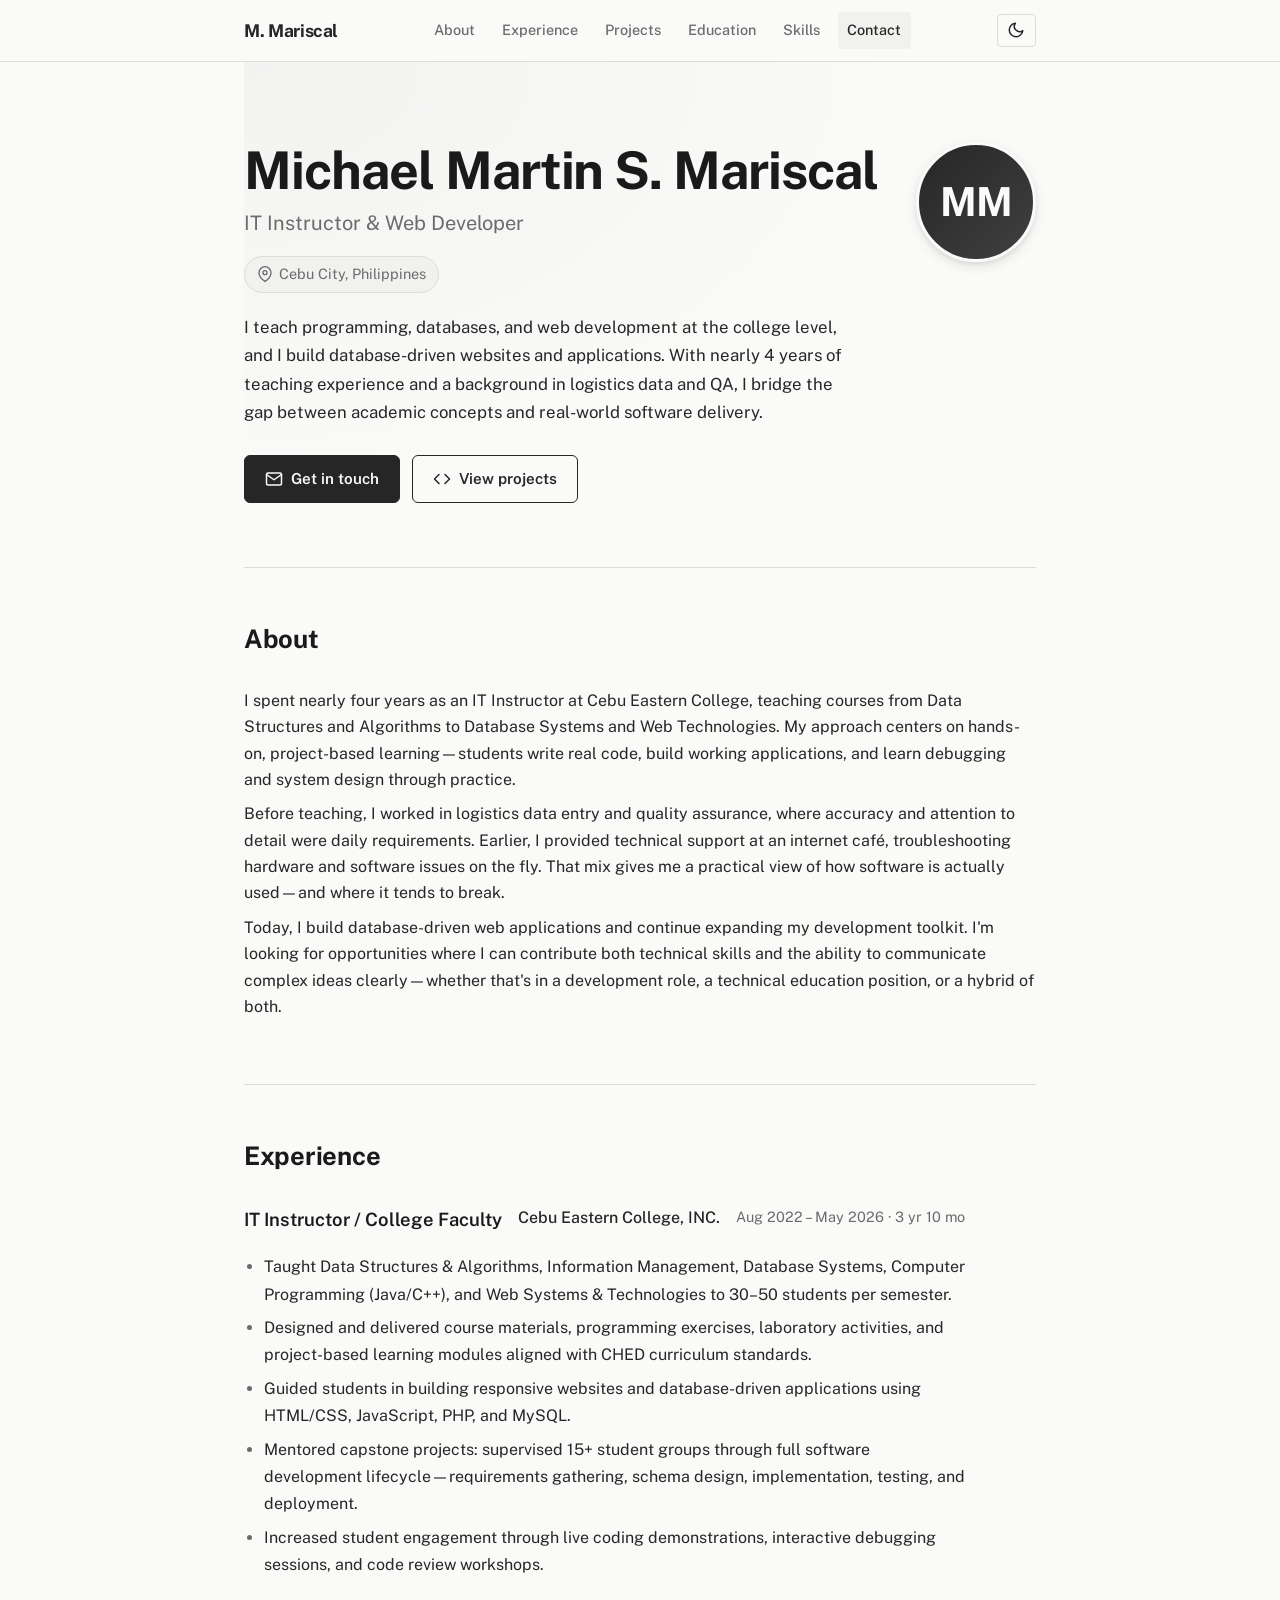
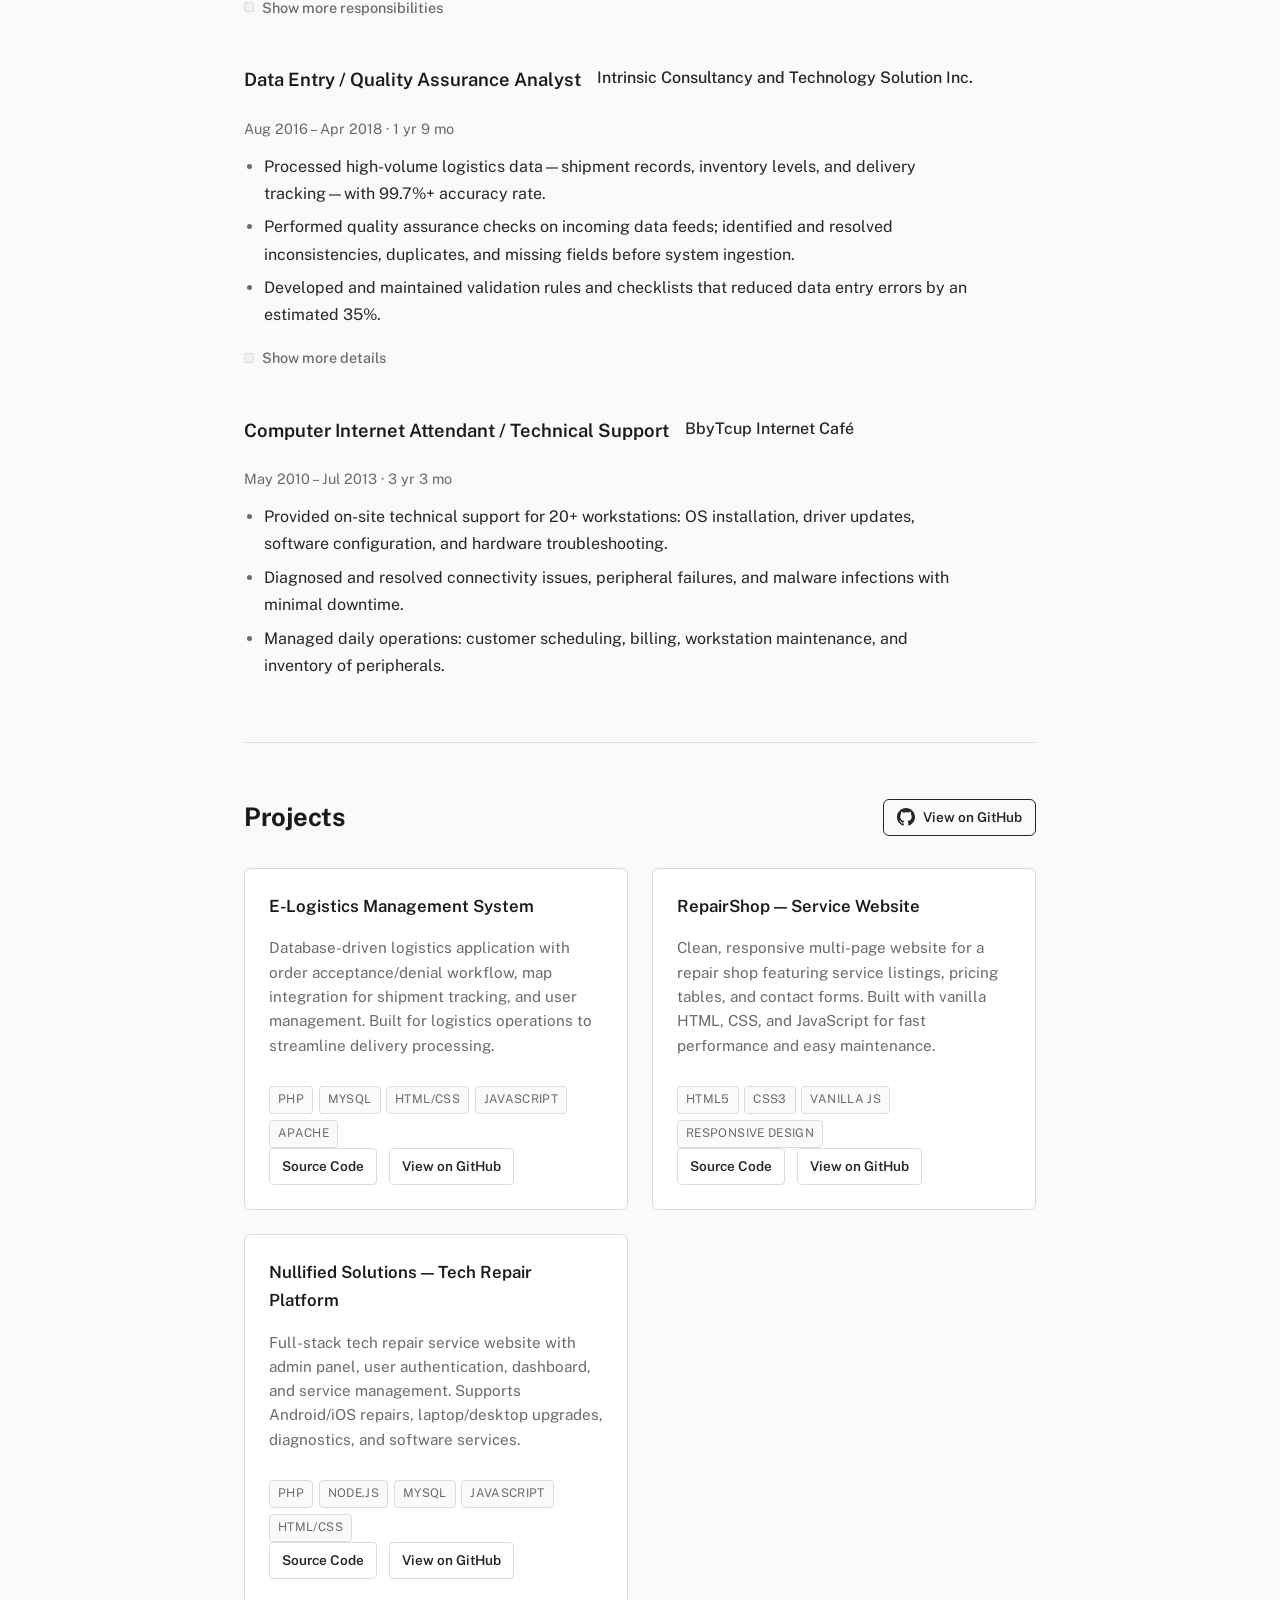
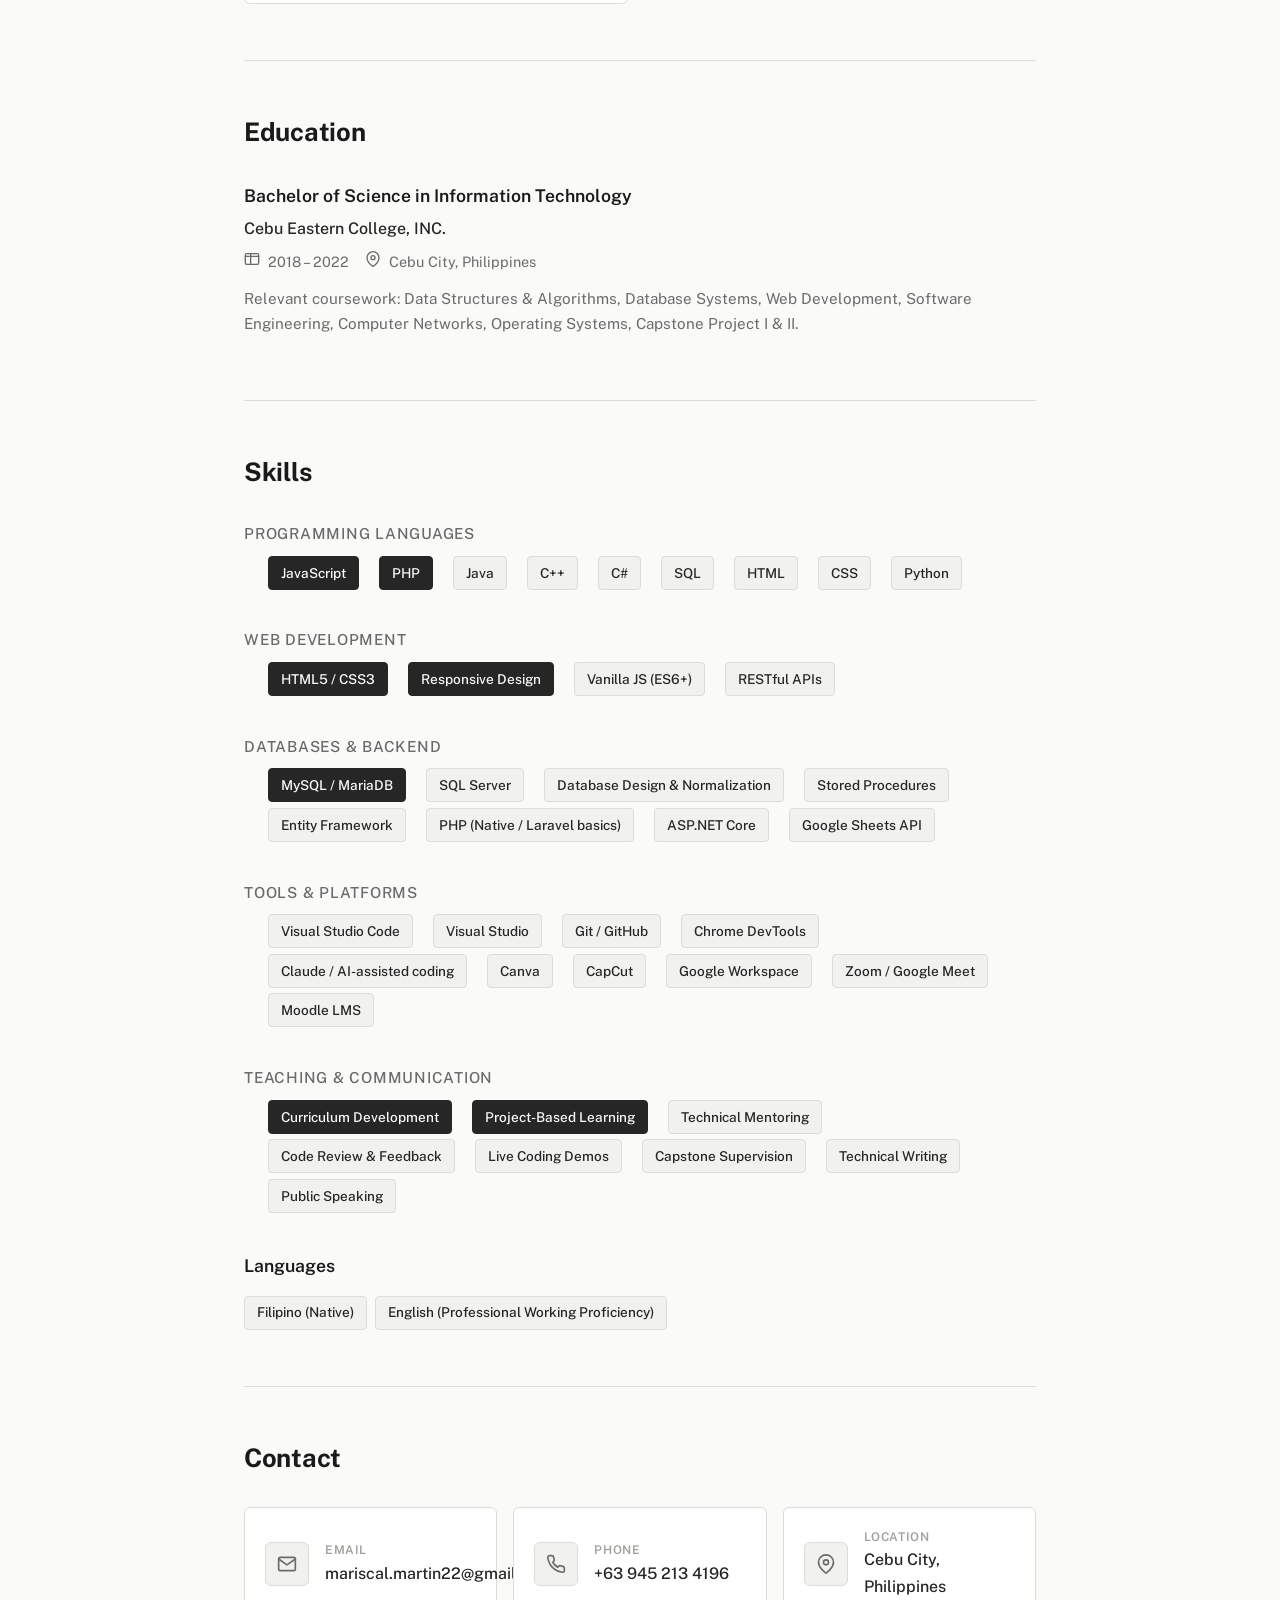
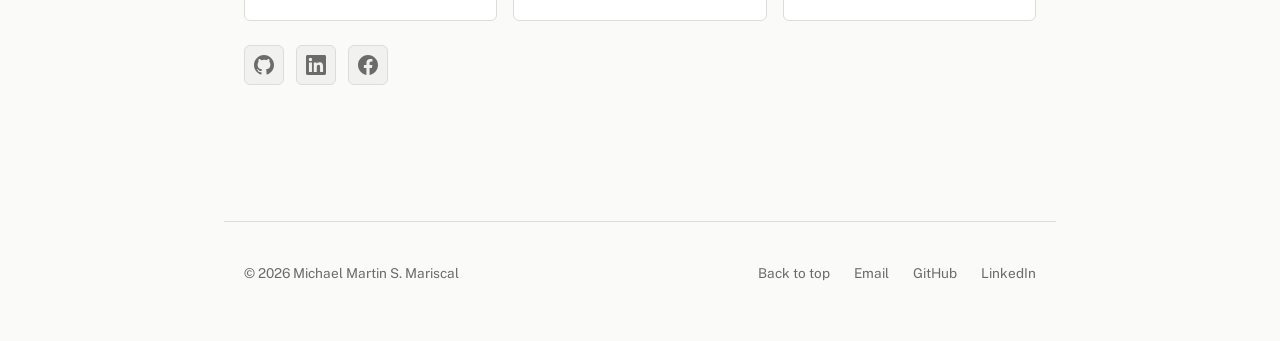
==== commit 8b2ff89d: "Updated portfolio" ====
--- a/index.html
+++ b/index.html
@@ -19,7 +19,7 @@
 <header class="top" role="banner">
   <div class="bar">
     <a class="brand" href="#top" aria-label="Home">M. Mariscal</a>
-    <nav aria-label="Main navigation">
+    <nav aria-label="Main navigation" class="nav" id="mainNav">
       <a href="#about">About</a>
       <a href="#experience">Experience</a>
       <a href="#projects">Projects</a>
@@ -30,6 +30,10 @@
     <button class="theme-toggle" id="themeToggle" aria-label="Toggle dark mode" type="button">
       <svg class="icon-sun" width="18" height="18" viewBox="0 0 24 24" fill="none" stroke="currentColor" stroke-width="2" stroke-linecap="round" stroke-linejoin="round" aria-hidden="true"><circle cx="12" cy="12" r="5"/><line x1="12" y1="1" x2="12" y2="3"/><line x1="12" y1="21" x2="12" y2="23"/><line x1="4.22" y1="4.22" x2="5.64" y2="5.64"/><line x1="18.36" y1="18.36" x2="19.78" y2="19.78"/><line x1="1" y1="12" x2="3" y2="12"/><line x1="21" y1="12" x2="23" y2="12"/><line x1="4.22" y1="19.78" x2="5.64" y2="18.36"/><line x1="18.36" y1="5.64" x2="19.78" y2="4.22"/></svg>
       <svg class="icon-moon" width="18" height="18" viewBox="0 0 24 24" fill="none" stroke="currentColor" stroke-width="2" stroke-linecap="round" stroke-linejoin="round" aria-hidden="true"><path d="M21 12.79A9 9 0 1 1 11.21 3 7 7 0 0 0 21 12.79z"/></svg>
+    </button>
+    <button class="nav-toggle" id="navToggle" aria-label="Toggle navigation menu" aria-expanded="false" aria-controls="mainNav" type="button">
+      <svg class="nav-toggle-open" width="24" height="24" viewBox="0 0 24 24" fill="none" stroke="currentColor" stroke-width="2" stroke-linecap="round" stroke-linejoin="round" aria-hidden="true"><line x1="3" y1="12" x2="21" y2="12"/><line x1="3" y1="6" x2="21" y2="6"/><line x1="3" y1="18" x2="21" y2="18"/></svg>
+      <svg class="nav-toggle-close" width="24" height="24" viewBox="0 0 24 24" fill="none" stroke="currentColor" stroke-width="2" stroke-linecap="round" stroke-linejoin="round" aria-hidden="true"><line x1="18" y1="6" x2="6" y2="18"/><line x1="6" y1="6" x2="18" y2="18"/></svg>
     </button>
   </div>
 </header>
--- a/styles.css
+++ b/styles.css
@@ -5,6 +5,7 @@
 /* --- CSS Custom Properties (Design Tokens) --- */
 :root{
   --bg:#fafaf9;
+  --bg-rgb:250,250,249;
   --surface:#f1f1ef;
   --surface-elevated:#ffffff;
   --text:#262626;
@@ -29,6 +30,7 @@
 @media (prefers-color-scheme:dark){
   :root:not([data-theme="light"]){
     --bg:#181817;
+    --bg-rgb:24,24,23;
     --surface:#1f1f1e;
     --surface-elevated:#262625;
     --text:#e8e8e6;
@@ -47,6 +49,7 @@
 /* Dark mode (explicit toggle) */
 :root[data-theme="light"]{
   --bg:#fafaf9;
+  --bg-rgb:250,250,249;
   --surface:#f1f1ef;
   --surface-elevated:#ffffff;
   --text:#262626;
@@ -61,6 +64,23 @@
   --shadow-md:0 4px 12px rgba(0,0,0,.1),0 2px 4px rgba(0,0,0,.06)
 }
 
+:root[data-theme="dark"]{
+  --bg:#181817;
+  --bg-rgb:24,24,23;
+  --surface:#1f1f1e;
+  --surface-elevated:#262625;
+  --text:#e8e8e6;
+  --text-strong:#fafaf9;
+  --muted:#a0a09c;
+  --muted-light:#787874;
+  --line:#3a3a38;
+  --focus:#e8e8e6;
+  --accent:#e8e8e6;
+  --accent-hover:#fafaf9;
+  --shadow:0 1px 3px rgba(0,0,0,.3), 0 1px 2px rgba(0,0,0,.2);
+  --shadow-md:0 4px 12px rgba(0,0,0,.4), 0 2px 4px rgba(0,0,0,.3)
+}
+
 /* --- Reset & Base --- */
 html{
   scroll-behavior:smooth;
@@ -146,13 +166,14 @@
   letter-spacing:-.02em
 }
 
-nav{
+.nav{
   display:flex;
   gap:.5rem;
-  flex-wrap:wrap
-}
-
-nav a{
+  flex-wrap:wrap;
+  align-items:center;
+}
+
+.nav a{
   color:var(--muted);
   text-decoration:none;
   font-size:.9rem;
@@ -163,10 +184,246 @@
   transition:color var(--transition),background var(--transition)
 }
 
-nav a:hover,
-nav a.on{
+.nav a:hover,
+.nav a.on{
   color:var(--text);
   background:var(--surface)
+}
+
+/* Nav toggle (mobile) */
+.nav-toggle{
+  display:none;
+  background:none;
+  border:1px solid var(--line);
+  color:var(--text);
+  padding:.4rem .6rem;
+  border-radius:var(--radius-sm);
+  cursor:pointer;
+  align-items:center;
+  justify-content:center;
+  transition:background var(--transition),border-color var(--transition)
+}
+
+.nav-toggle:hover{
+  background:var(--surface);
+  border-color:var(--muted)
+}
+
+.nav-toggle svg{
+  width:24px;
+  height:24px;
+  flex-shrink:0
+}
+
+.nav-toggle .nav-toggle-close{
+  display:none
+}
+
+.nav-toggle[aria-expanded="true"] .nav-toggle-open{
+  display:none
+}
+
+.nav-toggle[aria-expanded="true"] .nav-toggle-close{
+  display:block
+}
+
+/* --- Responsive --- */
+
+/* Tablet */
+@media (max-width:64rem){
+  .bar{
+    padding:.75rem 1rem
+  }
+
+  main{
+    padding:0 1rem 4rem
+  }
+
+  .hero{
+    padding:4rem 0 3rem
+  }
+
+  .projects-grid{
+    grid-template-columns:repeat(auto-fill,minmax(260px,1fr));
+    gap:1.25rem
+  }
+
+  .contact-grid{
+    grid-template-columns:repeat(auto-fit,minmax(200px,1fr))
+  }
+}
+
+/* Mobile */
+@media (max-width:48rem){
+  .nav-toggle{
+    display:flex
+  }
+
+  .nav{
+    position:absolute;
+    top:100%;
+    left:0;
+    right:0;
+    background:var(--bg);
+    border-bottom:1px solid var(--line);
+    flex-direction:column;
+    padding:1rem 1.25rem;
+    gap:0;
+    box-shadow:var(--shadow-md);
+    display:none
+  }
+
+  .nav.is-open{
+    display:flex
+  }
+
+  .nav a{
+    width:100%;
+    padding:.75rem 1rem;
+    font-size:1rem;
+    border-radius:0;
+    border-bottom:1px solid var(--line)
+  }
+
+  .nav a:last-child{
+    border-bottom:none
+  }
+
+  .hero{
+    padding:3.5rem 0 2.5rem
+  }
+
+  .hero-inner{
+    flex-direction:column;
+    align-items:center;
+    text-align:center;
+    gap:1.5rem
+  }
+
+  .hero-avatar{
+    width:90px;
+    height:90px;
+    font-size:1.75rem
+  }
+
+  .btns{
+    justify-content:center;
+    width:100%
+  }
+
+  .btn{
+    flex:1;
+    justify-content:center;
+    min-width:0
+  }
+
+  .job-header{
+    flex-direction:column;
+    gap:.25rem
+  }
+
+  .section-header{
+    flex-direction:column;
+    align-items:flex-start;
+    gap:.5rem
+  }
+
+  .section-header .btn{
+    width:auto
+  }
+
+  .contact-grid{
+    grid-template-columns:1fr
+  }
+
+  footer{
+    flex-direction:column;
+    text-align:center;
+    gap:.75rem
+  }
+
+  .footer-links{
+    flex-wrap:wrap;
+    justify-content:center
+  }
+}
+
+/* Small Mobile */
+@media (max-width:30rem){
+  .bar{
+    padding:.6rem .85rem
+  }
+
+  main{
+    padding:0 .85rem 3rem
+  }
+
+  .hero{
+    padding:2.5rem 0 2rem
+  }
+
+  h1{
+    font-size:clamp(1.75rem,8vw,2.25rem)
+  }
+
+  .role{
+    font-size:clamp(1rem,3vw,1.1rem)
+  }
+
+  .hero p.lead{
+    font-size:1rem
+  }
+
+  .btn{
+    padding:.55rem 1rem;
+    font-size:.9rem
+  }
+
+  .hero-avatar{
+    width:80px;
+    height:80px;
+    font-size:1.5rem
+  }
+
+  .project-card{
+    padding:1.25rem
+  }
+
+  .contact-card{
+    padding:1rem
+  }
+
+  .meta{
+    flex-direction:column;
+    align-items:flex-start;
+    gap:.35rem
+  }
+
+  .education-details{
+    flex-direction:column;
+    gap:.25rem
+  }
+
+  .job-title{
+    font-size:1.05rem
+  }
+
+  .job-period{
+    white-space:normal
+  }
+
+  .projects-grid{
+    grid-template-columns:1fr
+  }
+
+  .skill-tags{
+    gap:.4rem
+  }
+
+  .tags li{
+    padding:.25rem .6rem;
+    font-size:.8rem
+  }
 }
 
 /* Theme toggle button */
@@ -604,9 +861,42 @@
 }
 
 .skill-tags{
-  display:flex;
-  flex-wrap:wrap;
-  gap:.5rem
+  display:block;
+  list-style:disc;
+  padding-left:1.5rem;
+  margin:0
+}
+
+.skill-tags li{
+  display:inline-block;
+  margin-right:1rem;
+  margin-bottom:.35rem;
+  background:var(--surface);
+  border:1px solid var(--line);
+  border-radius:var(--radius-sm);
+  padding:.3rem .75rem;
+  font-size:.85rem;
+  font-weight:500;
+  color:var(--text);
+  transition:border-color var(--transition),background var(--transition),transform var(--transition)
+}
+
+.skill-tags li:hover{
+  border-color:var(--accent);
+  transform:translateY(-1px);
+  box-shadow:var(--shadow)
+}
+
+.skill-tags li.primary{
+  background:var(--accent);
+  color:var(--bg);
+  border-color:var(--accent)
+}
+
+.skill-tags li.primary:hover{
+  background:var(--accent-hover);
+  border-color:var(--accent-hover);
+  color:var(--bg)
 }
 
 /* --- Projects Grid --- */
@@ -909,6 +1199,16 @@
   .education-details{
     flex-direction:column;
     gap:.25rem
+  }
+
+  .skill-tags{
+    padding-left:1.25rem
+  }
+
+  .skill-tags li{
+    margin-right:.5rem;
+    padding:.25rem .6rem;
+    font-size:.8rem
   }
 }
 
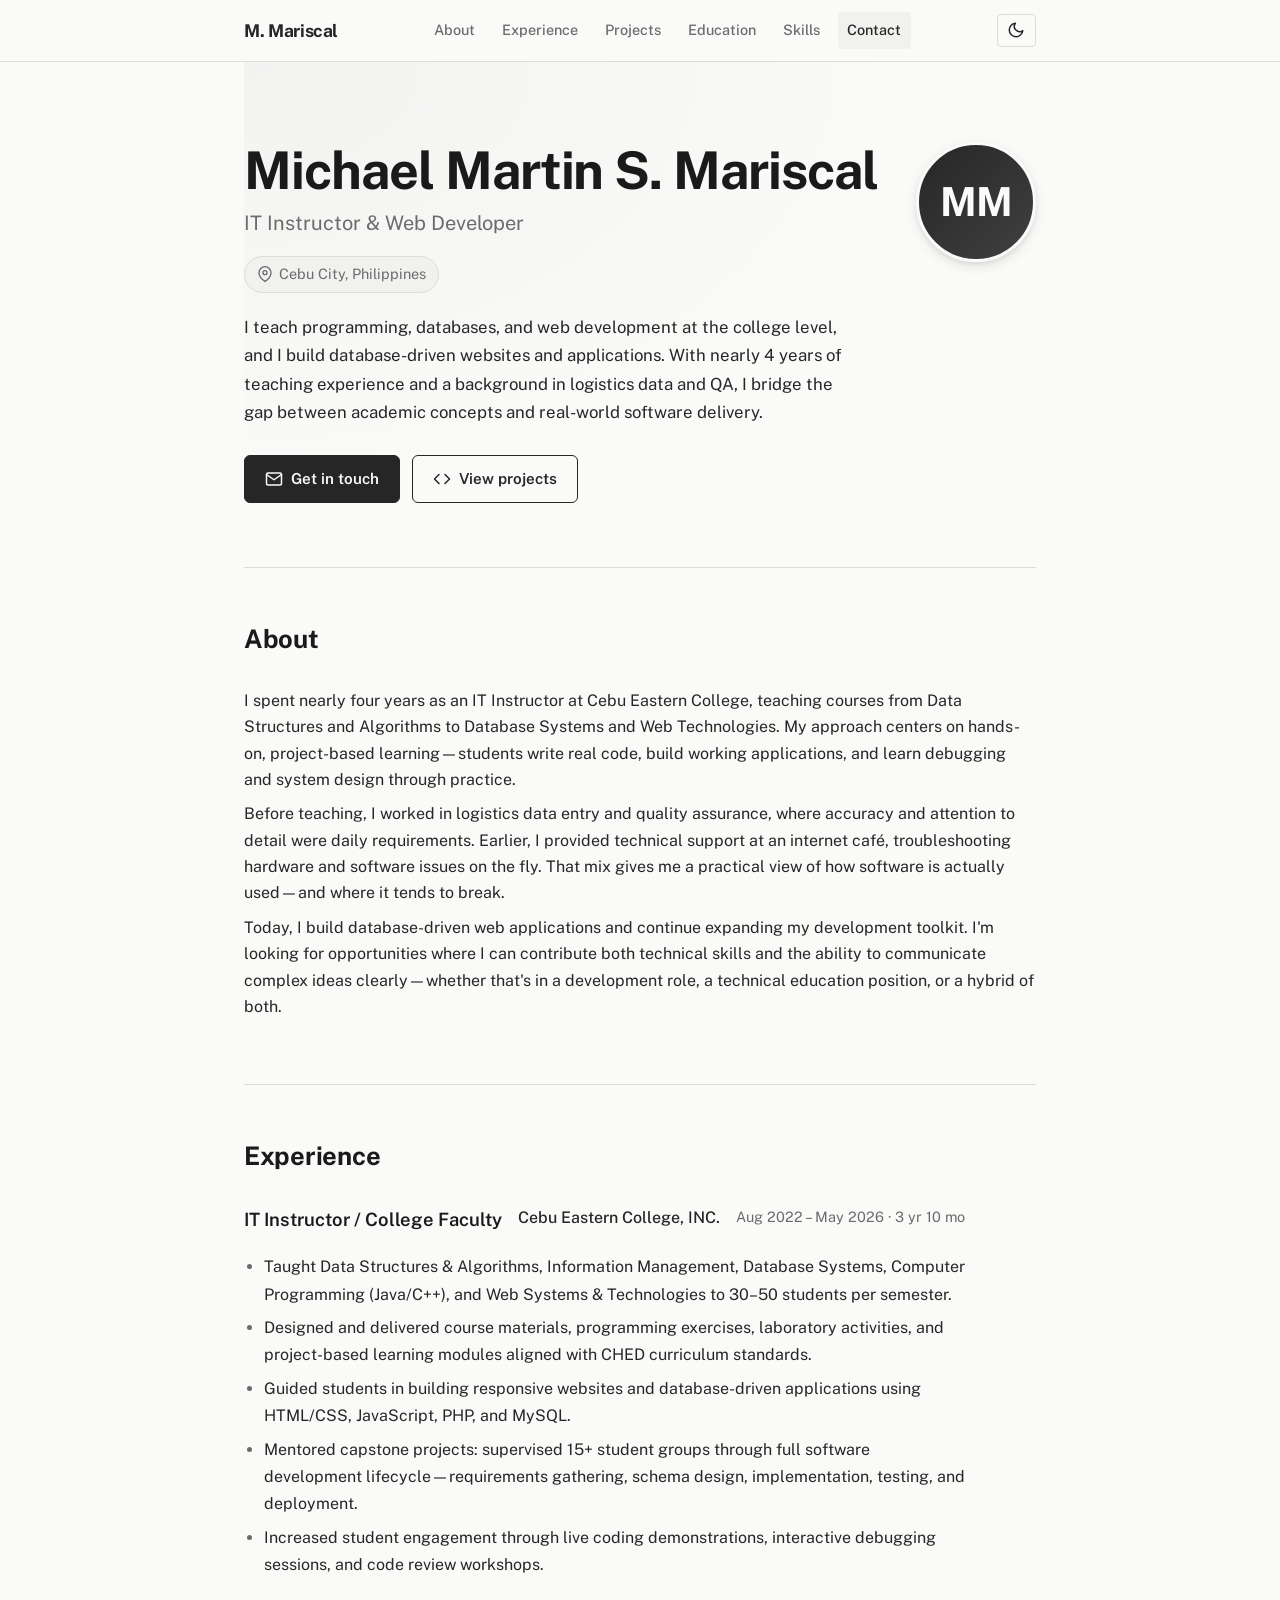
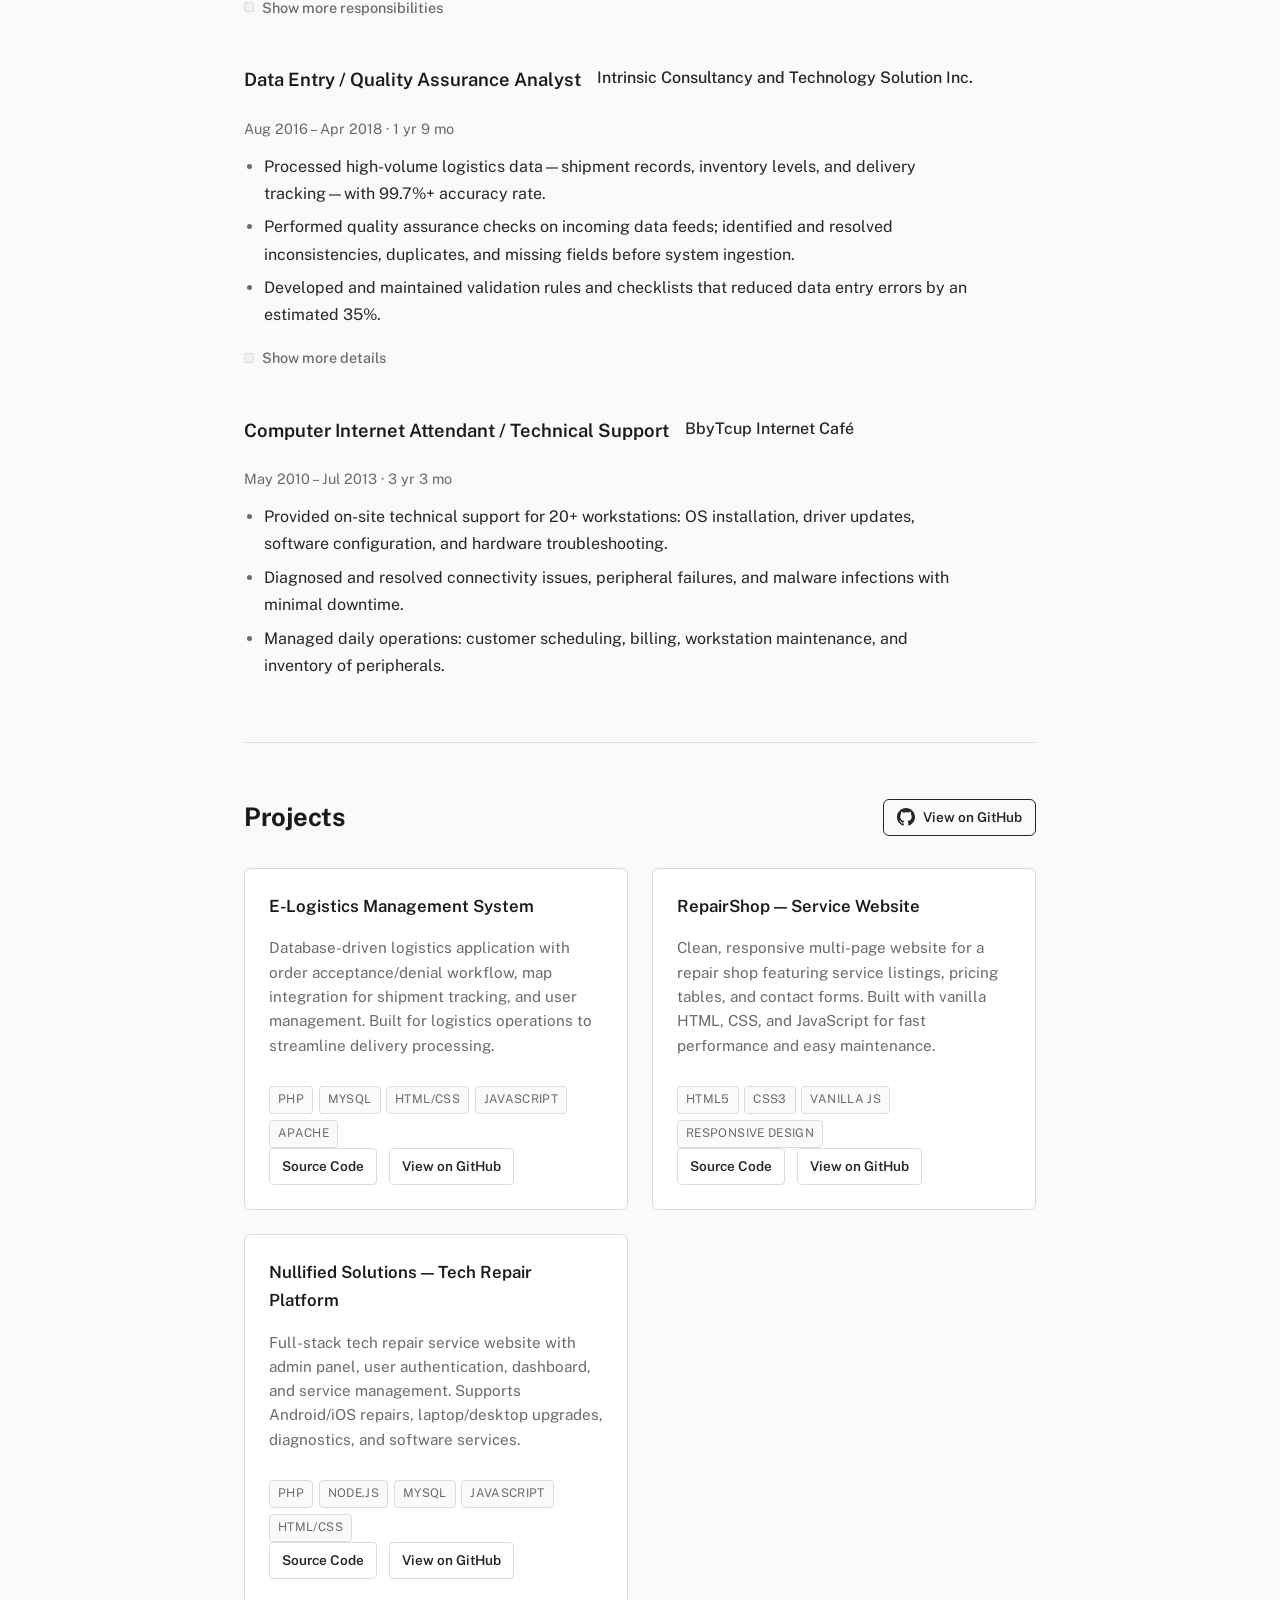
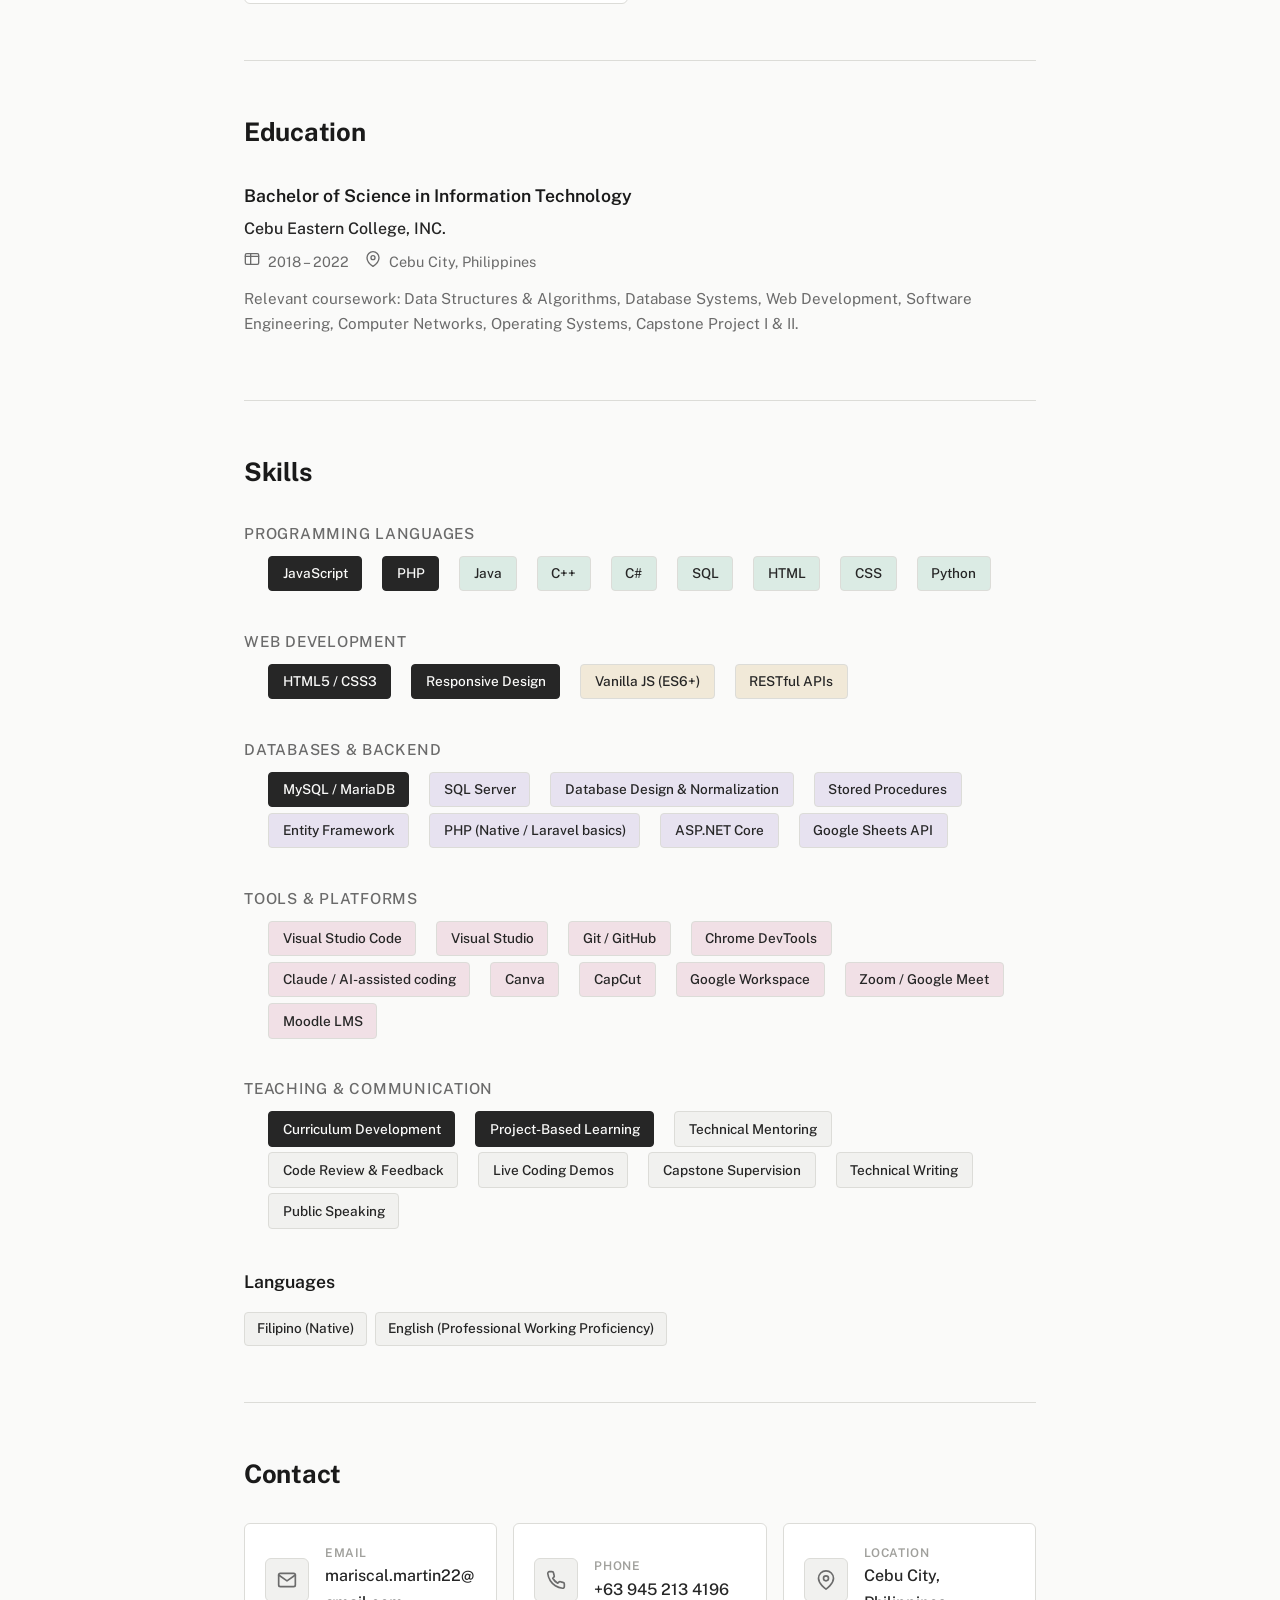
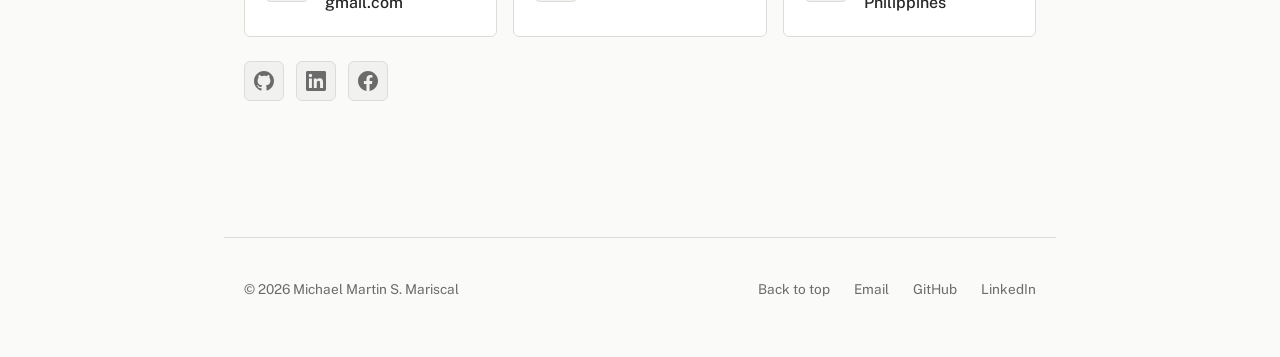
==== commit 6cc3f847: "Updated portfolio" ====
--- a/index.html
+++ b/index.html
@@ -291,7 +291,7 @@
       <h2 id="contact-heading">Contact</h2>
     </div>
     <div class="contact-grid">
-      <a class="contact-card" href="mailto:mariscal.martin22@gmail.com" target="_blank" rel="noopener">
+      <a class="contact-card" href="mailto:mariscal.martin22@gmail.com">
         <div class="contact-icon" aria-hidden="true">
           <svg viewBox="0 0 24 24" fill="none" stroke="currentColor" stroke-width="2" stroke-linecap="round" stroke-linejoin="round"><path d="M4 4h16c1.1 0 2 .9 2 2v12c0 1.1-.9 2-2 2H4c-1.1 0-2-.9-2-2V6c0-1.1.9-2 2-2z"/><polyline points="22,6 12,13 2,6"/></svg>
         </div>
--- a/styles.css
+++ b/styles.css
@@ -81,6 +81,19 @@
   --shadow-md:0 4px 12px rgba(0,0,0,.4), 0 2px 4px rgba(0,0,0,.3)
 }
 
+/* Dark mode skill category color variations */
+:root[data-theme="dark"] .skill-category:nth-of-type(1) .skill-tags li:not(.primary){ background:color-mix(in srgb, var(--surface) 85%, #3b82f6 15%); }
+:root[data-theme="dark"] .skill-category:nth-of-type(2) .skill-tags li:not(.primary){ background:color-mix(in srgb, var(--surface) 85%, #10b981 15%); }
+:root[data-theme="dark"] .skill-category:nth-of-type(3) .skill-tags li:not(.primary){ background:color-mix(in srgb, var(--surface) 85%, #f59e0b 15%); }
+:root[data-theme="dark"] .skill-category:nth-of-type(4) .skill-tags li:not(.primary){ background:color-mix(in srgb, var(--surface) 85%, #8b5cf6 15%); }
+:root[data-theme="dark"] .skill-category:nth-of-type(5) .skill-tags li:not(.primary){ background:color-mix(in srgb, var(--surface) 85%, #ec4899 15%); }
+
+:root[data-theme="dark"] .skill-category:nth-of-type(1) .skill-tags li:not(.primary):hover{ border-color:#60a5fa; }
+:root[data-theme="dark"] .skill-category:nth-of-type(2) .skill-tags li:not(.primary):hover{ border-color:#34d399; }
+:root[data-theme="dark"] .skill-category:nth-of-type(3) .skill-tags li:not(.primary):hover{ border-color:#fbbf24; }
+:root[data-theme="dark"] .skill-category:nth-of-type(4) .skill-tags li:not(.primary):hover{ border-color:#a78bfa; }
+:root[data-theme="dark"] .skill-category:nth-of-type(5) .skill-tags li:not(.primary):hover{ border-color:#f472b6; }
+
 /* --- Reset & Base --- */
 html{
   scroll-behavior:smooth;
@@ -393,6 +406,10 @@
     padding:1rem
   }
 
+  .contact-value{
+    font-size:.9rem
+  }
+
   .meta{
     flex-direction:column;
     align-items:flex-start;
@@ -417,7 +434,13 @@
   }
 
   .skill-tags{
-    gap:.4rem
+    padding-left:1.25rem
+  }
+
+  .skill-tags li{
+    margin-right:.5rem;
+    padding:.25rem .6rem;
+    font-size:.8rem
   }
 
   .tags li{
@@ -874,17 +897,19 @@
   background:var(--surface);
   border:1px solid var(--line);
   border-radius:var(--radius-sm);
-  padding:.3rem .75rem;
+  padding:.35rem .85rem;
   font-size:.85rem;
   font-weight:500;
   color:var(--text);
-  transition:border-color var(--transition),background var(--transition),transform var(--transition)
+  transition:background var(--transition),border-color var(--transition),color var(--transition),transform var(--transition),box-shadow var(--transition);
+  cursor:default
 }
 
 .skill-tags li:hover{
+  background:var(--surface-elevated);
   border-color:var(--accent);
-  transform:translateY(-1px);
-  box-shadow:var(--shadow)
+  transform:translateY(-2px);
+  box-shadow:var(--shadow-md)
 }
 
 .skill-tags li.primary{
@@ -896,8 +921,23 @@
 .skill-tags li.primary:hover{
   background:var(--accent-hover);
   border-color:var(--accent-hover);
-  color:var(--bg)
-}
+  color:var(--bg);
+  transform:translateY(-2px);
+  box-shadow:var(--shadow-md)
+}
+
+/* Subtle category-based background variations */
+.skill-category:nth-of-type(1) .skill-tags li:not(.primary){ background:color-mix(in srgb, var(--surface) 90%, #3b82f6 10%); }
+.skill-category:nth-of-type(2) .skill-tags li:not(.primary){ background:color-mix(in srgb, var(--surface) 90%, #10b981 10%); }
+.skill-category:nth-of-type(3) .skill-tags li:not(.primary){ background:color-mix(in srgb, var(--surface) 90%, #f59e0b 10%); }
+.skill-category:nth-of-type(4) .skill-tags li:not(.primary){ background:color-mix(in srgb, var(--surface) 90%, #8b5cf6 10%); }
+.skill-category:nth-of-type(5) .skill-tags li:not(.primary){ background:color-mix(in srgb, var(--surface) 90%, #ec4899 10%); }
+
+.skill-category:nth-of-type(1) .skill-tags li:not(.primary):hover{ border-color:#3b82f6; }
+.skill-category:nth-of-type(2) .skill-tags li:not(.primary):hover{ border-color:#10b981; }
+.skill-category:nth-of-type(3) .skill-tags li:not(.primary):hover{ border-color:#f59e0b; }
+.skill-category:nth-of-type(4) .skill-tags li:not(.primary):hover{ border-color:#8b5cf6; }
+.skill-category:nth-of-type(5) .skill-tags li:not(.primary):hover{ border-color:#ec4899; }
 
 /* --- Projects Grid --- */
 .projects-grid{
@@ -1082,7 +1122,10 @@
 
 .contact-value{
   font-weight:500;
-  color:var(--text)
+  color:var(--text);
+  word-break:break-word;
+  overflow-wrap:anywhere;
+  white-space:normal
 }
 
 /* Social links */
@@ -1186,29 +1229,6 @@
     flex-direction:column;
     text-align:center;
     gap:.75rem
-  }
-}
-
-@media (max-width:30rem){
-  .meta{
-    flex-direction:column;
-    align-items:flex-start;
-    gap:.35rem
-  }
-
-  .education-details{
-    flex-direction:column;
-    gap:.25rem
-  }
-
-  .skill-tags{
-    padding-left:1.25rem
-  }
-
-  .skill-tags li{
-    margin-right:.5rem;
-    padding:.25rem .6rem;
-    font-size:.8rem
   }
 }
 
